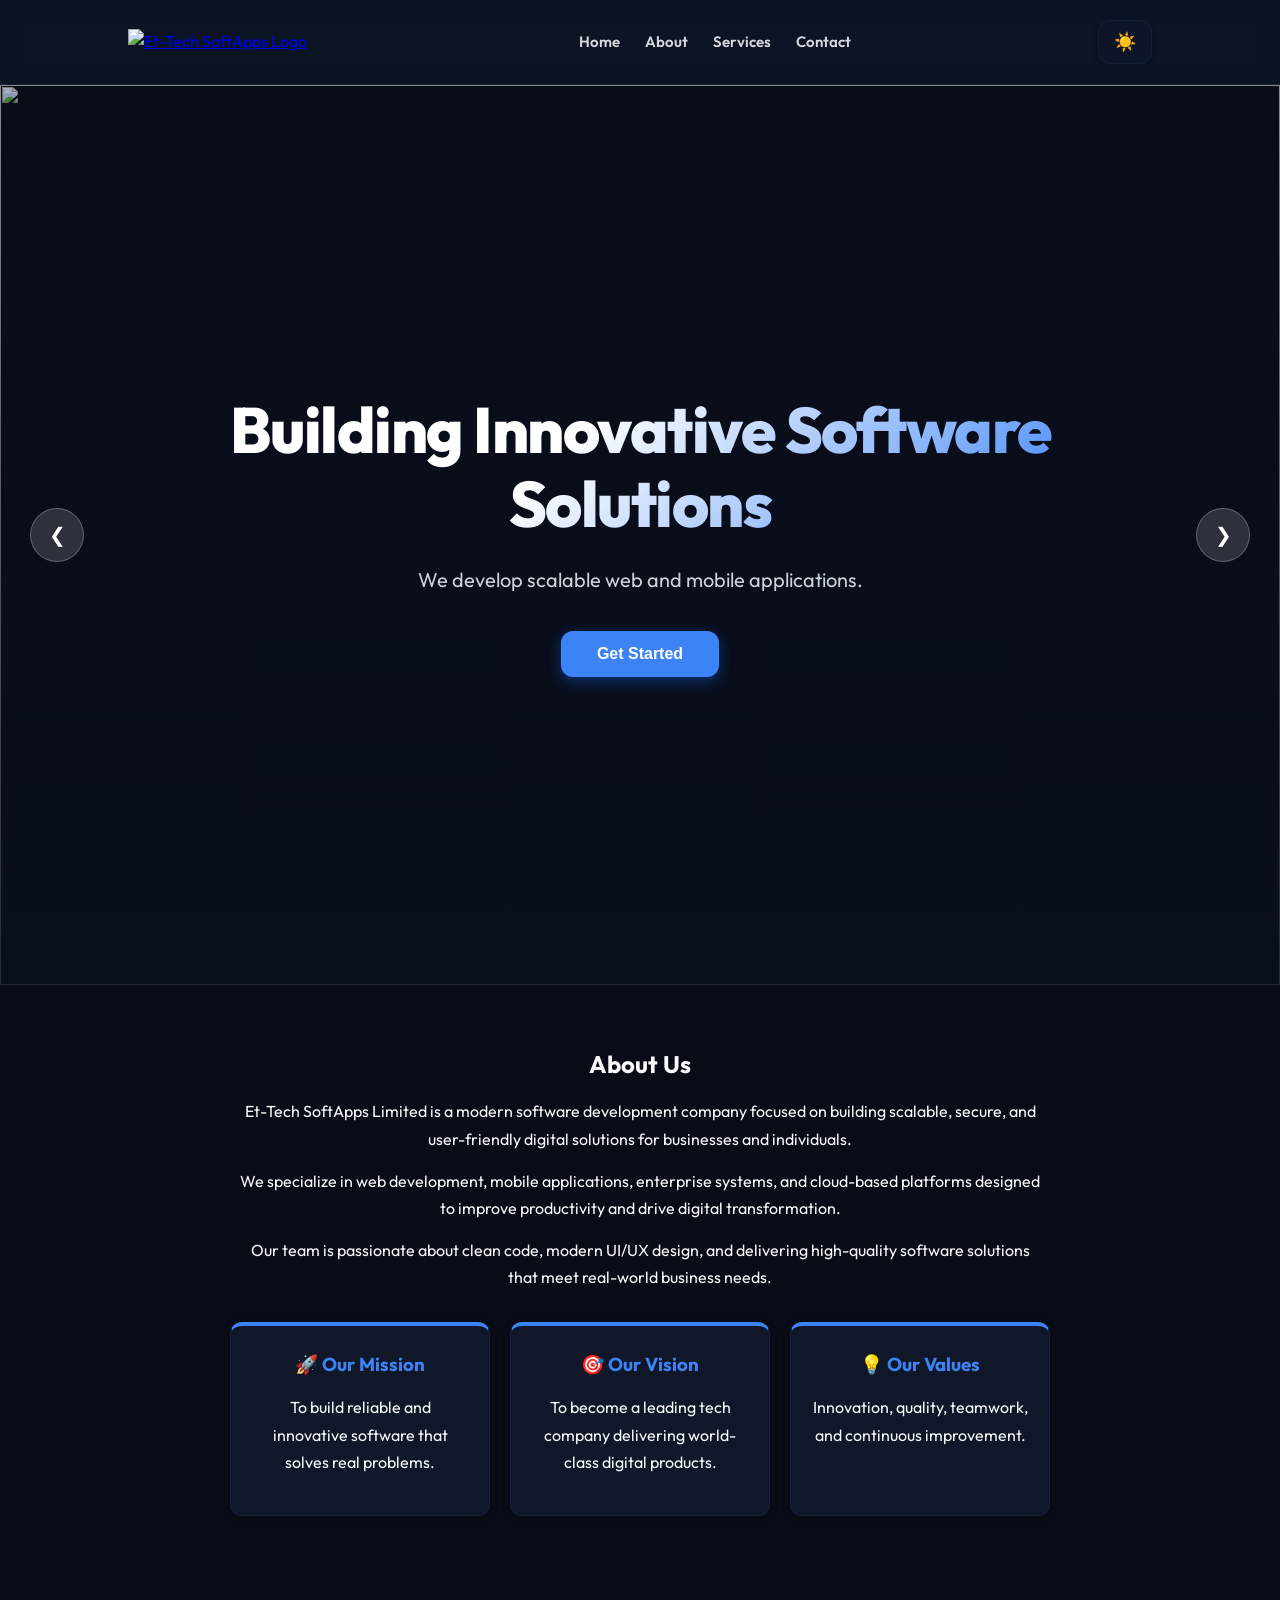
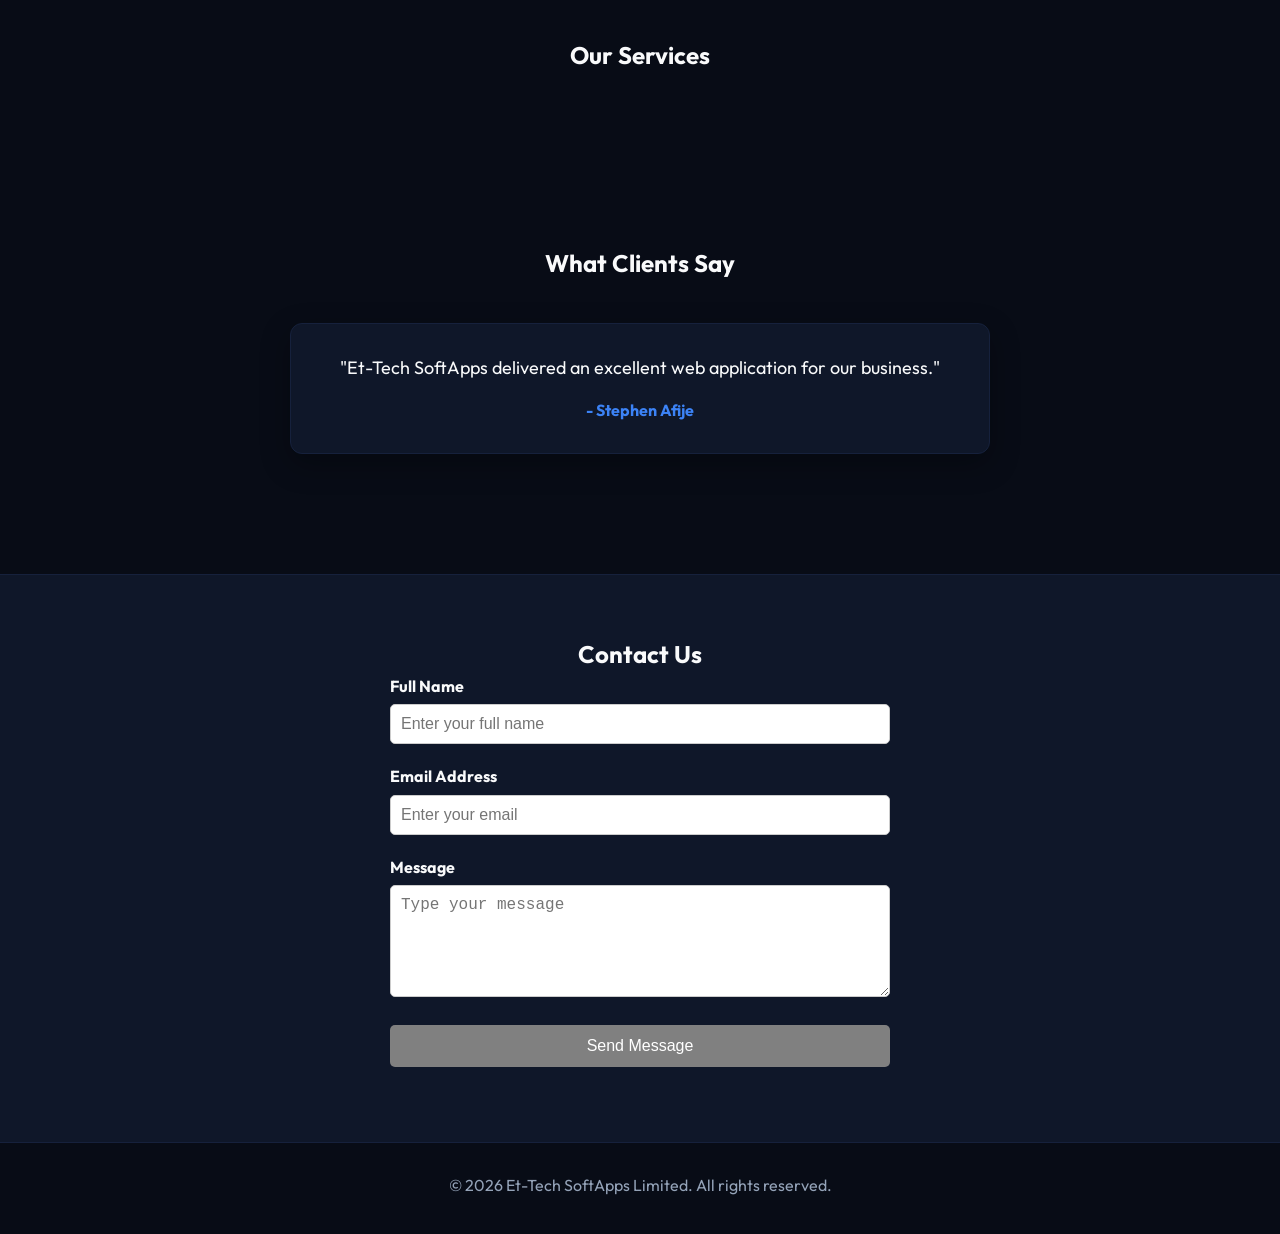
==== index.html @ 482dd87e "Add files via upload" ====
<!DOCTYPE html>
<html lang="en">
<head>
    <meta charset="UTF-8">
    <title>Et-Tech SoftApps Limited</title>
    <meta name="viewport" content="width=device-width, initial-scale=1.0">
    <!-- Google Fonts: Outfit -->
    <link rel="preconnect" href="https://fonts.googleapis.com">
    <link rel="preconnect" href="https://fonts.gstatic.com" crossorigin>
    <link href="https://fonts.googleapis.com/css2?family=Outfit:wght@300;400;500;600;700;800&display=swap" rel="stylesheet">
    <link rel="stylesheet" href="style.css">
    <link rel="icon" type="image/png" href="/week-html/images/favicon.png">
</head>

<body class="dark-mode">

<header>
 <!---NAVIGATION BAR SECTION--->
    <nav class="navbar">
      <div class="logo">
    <a href="#home">
        <img src="/week-html/images/logo.png" alt="Et-Tech SoftApps Logo">
    </a>
</div>
       

        <ul class="nav-links">
            <li><a href="#home">Home</a></li>
            <li><a href="#about">About</a></li>
            <li><a href="#services">Services</a></li>
            <li><a href="#contact">Contact</a></li>
        </ul>
         <button id="themeToggle" class="theme-btn">
    ☀️
</button>
 <!---BURGER MENU SECTION--->
        <div class="burger">
            <div></div>
            <div></div>
            <div></div>
        </div>
    </nav>
</header>
            <!---HERO SECTION--->
<section class="hero reveal" id="home">

    <!-- SLIDER IMAGES -->
    <div class="slide active-slide">
        <img src="https://picsum.photos/1200/600?random=21" alt="">
    </div>

    <div class="slide">
        <img src="https://picsum.photos/1200/600?random=22" alt="">
    </div>

    <div class="slide">
        <img src="https://picsum.photos/1200/600?random=23" alt="">
    </div>

    <!-- HERO CONTENT -->
    <div class="hero-content">
        <h1>Building Innovative Software Solutions</h1>

        <p>
            We develop scalable web and mobile applications.
        </p>

        <button class="hero-btn">
            Get Started
        </button>
    </div>

    <!-- SLIDER BUTTONS -->
    <button id="prevSlide" class="slider-btn prev">
        ❮
    </button>

    <button id="nextSlide" class="slider-btn next">
        ❯
    </button>

</section>
 <!---ABOUT US SECTION--->
<section class="about reveal" id="about">
    <h2>About Us</h2>

    <p>
        Et-Tech SoftApps Limited is a modern software development company focused on building
        scalable, secure, and user-friendly digital solutions for businesses and individuals.
    </p>

    <p>
        We specialize in web development, mobile applications, enterprise systems, and cloud-based platforms
        designed to improve productivity and drive digital transformation.
    </p>

    <p>
        Our team is passionate about clean code, modern UI/UX design, and delivering high-quality
        software solutions that meet real-world business needs.
    </p>

    <div class="about-grid">
        <div class="about-card">
            <h3>🚀 Our Mission</h3>
            <p>To build reliable and innovative software that solves real problems.</p>
        </div>

        <div class="about-card">
            <h3>🎯 Our Vision</h3>
            <p>To become a leading tech company delivering world-class digital products.</p>
        </div>

        <div class="about-card">
            <h3>💡 Our Values</h3>
            <p>Innovation, quality, teamwork, and continuous improvement.</p>
        </div>
    </div>
</section>        <!---SERVICES SECTION--->
<section class="services reveal" id="services">
    <h2>Our Services</h2>

                <!---SERVICE-CARDS SECTION--->
    <div class="service-cards" id="servicesContainer"></div>
</section>

 <!-- TESTIMONIAL SECTION -->
<section class="testimonials reveal" id="testimonials">
    <h2>What Clients Say</h2>

    <div class="testimonial-wrapper">

        <div class="testimonial active">
            <p>"Et-Tech SoftApps delivered an excellent web application for our business."</p>
            <h4>- Stephen Afije</h4>
        </div>

        <div class="testimonial">
            <p>"Very professional team, the mobile app works perfectly."</p>
            <h4>- Nsikan Edet</h4>
        </div>

        <div class="testimonial">
            <p>"Great communication and fast delivery. Highly recommended!"</p>
            <h4>- David Smith</h4>
        </div>

    </div>
</section>

    <!---CONTACT SECTION--->
<section class="contact reveal" id="contact">
    <div class="container">
        <h2>Contact Us</h2>

            <!-------FORM SUBMISSION SECTIONS-------->
        <form id="contactForm">

            <div class="form-group">
                <label for="name">Full Name</label>
                <input type="text" id="name" placeholder="Enter your full name">
                <small class="error" id="nameError"></small>
            </div>

            <div class="form-group">
                <label for="email">Email Address</label>
                <input type="email" id="email" placeholder="Enter your email">
                <small class="error" id="emailError"></small>
            </div>

            <div class="form-group">
                <label for="message">Message</label>
                <textarea id="message" rows="5" placeholder="Type your message"></textarea>
                <small class="error" id="messageError"></small>
            </div>

            <button type="submit" class="submit-btn" disabled>Send Message</button>

            <p id="formSuccess" class="success"></p>

        </form>
    </div>
</section>
         <!---FOOTER SECTION--->
<footer>
    <p>© 2026 Et-Tech SoftApps Limited. All rights reserved.</p>
</footer>
        <!---MODAL SECTION--->
<div id="serviceModal" class="modal">
    <div class="modal-content">
        <span id="closeModal">&times;</span>

        <h2 id="modalTitle"></h2>
        <img id="modalImage" src="" alt="" style="width:100%; max-height:220px; object-fit:cover; border-radius:8px; margin:15px 0;">
        <p id="modalDescription" style="font-weight:600; margin-bottom:10px;"></p>
        <p id="modalDetails" style="margin-bottom:20px; color:hsl(var(--text-secondary));"></p>

        <!-- Dynamic Appointment Booking Form -->
        <div class="booking-section">
            <h3>📅 Book this Service</h3>
            <form id="bookingForm">
                <!-- Service Info / Base Price -->
                <div class="booking-price-badge">
                    <span>Base Investment:</span>
                    <strong id="bookingBasePrice">₦0.00</strong>
                </div>

                <div class="form-grid">
                    <div class="form-group">
                        <label for="bookingName">Your Full Name</label>
                        <input type="text" id="bookingName" required placeholder="Enter your full name">
                    </div>
                    <div class="form-group">
                        <label for="bookingEmail">Your Email</label>
                        <input type="email" id="bookingEmail" required placeholder="name@example.com">
                    </div>
                </div>

                <div class="form-grid">
                    <div class="form-group">
                        <label for="bookingDate">Preferred Date</label>
                        <input type="date" id="bookingDate" required>
                    </div>
                    <div class="form-group">
                        <label for="bookingSlot">Preferred Time Slot</label>
                        <select id="bookingSlot" required>
                            <option value="" disabled selected>Select a time slot</option>
                            <option value="09:00 - 11:00">Morning (09:00 AM - 11:00 AM)</option>
                            <option value="11:00 - 13:00">Midday (11:00 AM - 01:00 PM)</option>
                            <option value="14:00 - 16:00">Afternoon (02:00 PM - 04:00 PM)</option>
                            <option value="16:00 - 18:00">Evening (04:00 PM - 06:00 PM)</option>
                        </select>
                    </div>
                </div>

                <div class="form-group">
                    <label for="bookingNotes">Project Notes & Requirements</label>
                    <textarea id="bookingNotes" rows="3" placeholder="Briefly describe your project requirements or specific details..."></textarea>
                </div>

                <button type="submit" class="submit-btn booking-btn" id="confirmBookingBtn">
                    <span>Confirm & Pay with Paystack</span>
                    <span class="arrow">&rarr;</span>
                </button>
            </form>
        </div>
    </div>
</div>
 <!---link to script file--->
<script src="js/services.js"></script>
<script src="js/posts.js"></script>
<script src="js/main.js"></script>

</body>
</html>
---- style.css ----
/* =========================================
   PREMIUM DESIGN TOKENS (HSL variables)
============================================ */
:root {
    /* Fonts */
    --font-primary: 'Outfit', system-ui, -apple-system, sans-serif;

    /* Light Theme Palette (Sleek Tech Indigo & Emerald Accent) */
    --bg-primary: 210, 20%, 98%;      /* #f4f6f8 */
    --bg-secondary: 0, 0%, 100%;       /* #ffffff */
    --bg-navbar: 220, 90%, 56%, 0.75;  /* Frosted Primary Blue */
    --text-primary: 222, 47%, 11%;     /* Deep Slate Navy */
    --text-secondary: 215, 16%, 47%;   /* Cool Gray */
    --primary: 224, 86%, 53%;          /* Vibrant Indigo/Blue */
    --primary-hover: 224, 86%, 45%;
    --accent: 142, 72%, 49%;           /* Emerald green for Booking/Paystack */
    --accent-hover: 142, 72%, 40%;
    --border-color: 220, 13%, 91%;     /* Soft gray borders */
    
    /* Utility */
    --glass-bg: 255, 255, 255, 0.75;
    --glass-border: 255, 255, 255, 0.4;
    --shadow-sm: 0 2px 8px rgba(0, 0, 0, 0.05);
    --shadow-md: 0 10px 30px rgba(0, 0, 0, 0.08);
    --shadow-lg: 0 20px 40px rgba(0, 0, 0, 0.12);
    --radius: 12px;
    --transition: all 0.3s cubic-bezier(0.4, 0, 0.2, 1);
}

body.dark-mode {
    /* Dark Theme Palette (Deep space theme) */
    --bg-primary: 222, 47%, 6%;        /* Deep Slate Black */
    --bg-secondary: 222, 47%, 11%;     /* Deep Dark Slate Card */
    --bg-navbar: 222, 47%, 11%, 0.75;
    --text-primary: 210, 20%, 98%;      /* Off-White */
    --text-secondary: 215, 20%, 65%;    /* Dimmed Slate Gray */
    --primary: 217, 91%, 60%;           /* Bright Tech Blue */
    --primary-hover: 217, 91%, 70%;
    --accent: 142, 72%, 49%;
    --border-color: 222, 47%, 16%;
    
    --glass-bg: 222, 47%, 11%, 0.75;
    --glass-border: 222, 47%, 20%, 0.5;
    --shadow-sm: 0 2px 8px rgba(0, 0, 0, 0.2);
    --shadow-md: 0 10px 30px rgba(0, 0, 0, 0.3);
    --shadow-lg: 0 20px 40px rgba(0, 0, 0, 0.5);
}

/* ===============================
       GLOBAL RESET & BODY
================================= */
html {
    scroll-behavior: smooth;
}

* {
    margin: 0;
    padding: 0;
    box-sizing: border-box;
}

body {
    font-family: var(--font-primary);
    line-height: 1.6;
    background-color: hsl(var(--bg-primary));
    color: hsl(var(--text-primary));
    transition: var(--transition);
}
 
.container {
    width: 90%;
    max-width: 1200px;
    margin: auto;
}

/* ===============================
         NAVBAR & NAVIGATION
================================= */
.navbar {
    display: flex;
    justify-content: space-between;
    align-items: center;
    padding: 20px 10%;
    background-color: hsla(var(--glass-bg));
    backdrop-filter: blur(12px);
    -webkit-backdrop-filter: blur(12px);
    border-bottom: 1px solid hsla(var(--glass-border));
    position: sticky;
    top: 0;
    z-index: 1000;
    transition: var(--transition);
}

.navbar.navbar-scrolled {
    padding: 12px 10%;
    box-shadow: var(--shadow-md);
}

.logo img {
    height: 80px;
    width: auto;
    object-fit: contain;
    transition: var(--transition);
}

.nav-links {
    display: flex;
    list-style: none;
    align-items: center;
}

.nav-links li {
    margin-left: 25px;
}

.nav-links a {
    color: hsl(var(--text-primary));
    text-decoration: none;
    font-weight: 600;
    font-size: 15px;
    transition: var(--transition);
    opacity: 0.85;
    position: relative;
    padding: 5px 0;
}

.nav-links a:hover {
    opacity: 1;
    color: hsl(var(--primary));
}

.nav-links a.active {
    opacity: 1;
    color: hsl(var(--primary));
}

/* Premium bottom line transition for active page */
.nav-links a::after {
    content: '';
    position: absolute;
    bottom: 0;
    left: 0;
    width: 0;
    height: 2px;
    background-color: hsl(var(--primary));
    transition: var(--transition);
}

.nav-links a.active::after,
.nav-links a:hover::after {
    width: 100%;
}

.burger {
    display: none;
    flex-direction: column;
    cursor: pointer;
}

.burger div {
    width: 25px;
    height: 3px;
    background-color: hsl(var(--text-primary));
    margin: 4px;
    transition: var(--transition);
}

/* ===============================
       HERO SECTION & SLIDER
================================= */
.hero {
    position: relative;
    height: 100vh;
    overflow: hidden;
    color: white;
}

.slide {
    position: absolute;
    width: 100%;
    height: 100%;
    opacity: 0;
    transition: opacity 0.8s cubic-bezier(0.4, 0, 0.2, 1);
}

.slide img {
    width: 100%;
    height: 100%;
    object-fit: cover;
}

.active-slide {
    opacity: 1;
}

/* PREMIUM DARK GRADIENT OVERLAY */
.hero::before {
    content: "";
    position: absolute;
    width: 100%;
    height: 100%;
    background: linear-gradient(180deg, rgba(10, 15, 30, 0.3) 0%, rgba(10, 15, 30, 0.85) 100%);
    z-index: 1;
}

.hero-content {
    position: relative;
    z-index: 2;
    text-align: center;
    top: 50%;
    transform: translateY(-50%);
    padding: 20px;
    max-width: 900px;
    margin: 0 auto;
    animation: fadeUp 1s cubic-bezier(0.4, 0, 0.2, 1);
}

@keyframes fadeUp {
    from {
        opacity: 0;
        transform: translateY(30px);
    }
    to {
        opacity: 1;
        transform: translateY(-50%);
    }
}

/* GLASSMORPHIC SLIDER BUTTONS */
.slider-btn {
    position: absolute;
    top: 50%;
    transform: translateY(-50%);
    z-index: 3;
    background: rgba(255, 255, 255, 0.15);
    border: 1px solid rgba(255, 255, 255, 0.25);
    color: white;
    font-size: 20px;
    width: 54px;
    height: 54px;
    display: flex;
    align-items: center;
    justify-content: center;
    cursor: pointer;
    border-radius: 50%;
    transition: var(--transition);
    backdrop-filter: blur(8px);
    -webkit-backdrop-filter: blur(8px);
}

.prev {
    left: 30px;
}

.next {
    right: 30px;
}

.slider-btn:hover {
    background: hsl(var(--primary));
    border-color: hsl(var(--primary));
    transform: translateY(-50%) scale(1.1);
    box-shadow: 0 0 15px rgba(13, 110, 253, 0.5);
}

.slider-btn:active {
    transform: translateY(-50%) scale(0.95);
}

.hero h1 {
    font-size: 64px;
    margin-bottom: 24px;
    font-weight: 800;
    letter-spacing: -1.5px;
    line-height: 1.15;
    background: linear-gradient(135deg, #ffffff 40%, hsl(var(--primary)) 100%);
    -webkit-background-clip: text;
    -webkit-text-fill-color: transparent;
}

.hero p {
    font-size: 20px;
    margin-bottom: 35px;
    font-weight: 400;
    opacity: 0.9;
    max-width: 600px;
    margin-left: auto;
    margin-right: auto;
    color: #e2e8f0;
}

.hero-btn {
    display: inline-block;
    padding: 14px 36px;
    background: hsl(var(--primary));
    color: white;
    border-radius: var(--radius);
    border: none;
    font-weight: 600;
    font-size: 16px;
    cursor: pointer;
    transition: var(--transition);
    box-shadow: 0 4px 14px rgba(13, 110, 253, 0.4);
}

.hero-btn:hover {
    background: hsl(var(--primary-hover));
    transform: translateY(-2px);
    box-shadow: 0 6px 20px rgba(13, 110, 253, 0.6);
}

.hero-btn:active {
    transform: translateY(0);
}

/* ===============================
      ABOUT SECTION
================================= */
.about {
    padding: 60px 10%;
    text-align: center;
}
/* ===============================
        ABOUT US UPGRADE
================================= */

.about p {
    max-width: 800px;
    margin: 15px auto;
    line-height: 1.7;
    font-size: 16px;
}

.about-grid {
    display: flex;
    gap: 20px;
    justify-content: center;
    flex-wrap: wrap;
    margin-top: 30px;
}

.about-card {
    background: hsl(var(--bg-secondary));
    color: hsl(var(--text-primary));
    border: 1px solid hsl(var(--border-color));
    border-top: 4px solid hsl(var(--primary));
    box-shadow: var(--shadow-sm);
    padding: 24px 20px;
    border-radius: var(--radius);
    width: 260px;
    transition: var(--transition);
}

.about-card:hover {
    transform: translateY(-8px);
    box-shadow: var(--shadow-md);
    border-color: hsl(var(--primary));
}

.about-card h3 {
    margin-bottom: 10px;
    color: hsl(var(--primary));
}

/* ===============================
      SERVICES SECTION
================================= */
.services {
    padding: 60px 10%;
    text-align: center;
}

.service-cards {
    display: flex;
    gap: 20px;
    margin-top: 30px;
    justify-content: center;
    flex-wrap: wrap;
}

.card {
    background-color: hsl(var(--bg-secondary));
    color: hsl(var(--text-primary));
    border: 1px solid hsl(var(--border-color));
    box-shadow: var(--shadow-sm);
    padding: 30px;
    border-radius: var(--radius);
    width: 320px;
    display: flex;
    flex-direction: column;
    transition: var(--transition);
    cursor: pointer;
}

.card:hover {
    transform: translateY(-8px) scale(1.02);
    box-shadow: var(--shadow-lg);
    border-color: hsl(var(--primary));
}

.card-header-icon {
    display: flex;
    justify-content: space-between;
    align-items: center;
    margin-bottom: 25px;
}

.card .icon {
    font-size: 36px;
    margin-bottom: 0; /* Override old margin */
}

.service-tag {
    font-size: 11px;
    font-weight: 700;
    text-transform: uppercase;
    letter-spacing: 1px;
    background-color: hsla(var(--primary), 0.1);
    color: hsl(var(--primary));
    padding: 5px 12px;
    border-radius: 20px;
    transition: var(--transition);
}

.card:hover .service-tag {
    background-color: hsl(var(--primary));
    color: white;
}

.card h3 {
    font-size: 22px;
    font-weight: 700;
    margin-bottom: 12px;
    letter-spacing: -0.5px;
}

.card p {
    font-size: 15px;
    color: hsl(var(--text-secondary));
    margin-bottom: 30px;
    line-height: 1.5;
}

.card-action {
    display: flex;
    align-items: center;
    justify-content: space-between;
    font-weight: 600;
    font-size: 14px;
    color: hsl(var(--primary));
    transition: var(--transition);
    margin-top: auto; /* Push action to bottom */
}

.card-action .arrow {
    transition: transform 0.3s cubic-bezier(0.4, 0, 0.2, 1);
}

.card:hover .card-action .arrow {
    transform: translateX(6px);
}
/* ===============================
         CONTACT
================================= */
.contact {
    padding: 60px 10%;
    text-align: center;
    background-color: hsl(var(--bg-secondary));
    border-top: 1px solid hsl(var(--border-color));
    transition: var(--transition);
}

/* ===============================
        FOOTER
================================= */
footer {
    text-align: center;
    padding: 30px;
    background-color: hsl(var(--bg-primary));
    color: hsl(var(--text-secondary));
    border-top: 1px solid hsl(var(--border-color));
    transition: var(--transition);
}

/* ===============================
       RESPONSIVE
================================= */
@media (max-width: 768px) {

    .nav-links {
        display: none;
        flex-direction: column;
        width: 100%;
        margin-top: 15px;
    }

    .nav-links.nav-active {
        display: flex;
    }

    .burger {
        display: flex;
    }

    .hero {
    height: 80vh;
}

.hero h1 {
    font-size: 34px;
}

.hero p {
    font-size: 16px;
}

.slider-btn {
    font-size: 20px;
    padding: 8px 14px;
}

.hero-content {
    padding: 10px;
}
}
/* ===============================
       FORM STYLING
================================= */

form {
    max-width: 500px;
    margin: auto;
    text-align: left;
}

.form-group {
    margin-bottom: 20px;
}

label {
    display: block;
    margin-bottom: 5px;
    font-weight: bold;
}

input,
textarea {
    width: 100%;
    padding: 10px;
    border: 1px solid #ccc;
    border-radius: 5px;
    font-size: 16px;
}

input:focus,
textarea:focus {
    outline: none;
    border-color: #0d6efd;
}

.submit-btn {
    width: 100%;
    padding: 12px;
    background-color: #0d6efd;
    color: white;
    border: none;
    border-radius: 5px;
    font-size: 16px;
    cursor: pointer;
}

.submit-btn:hover {
    background-color: #0b5ed7;
}

/* Error messages */
.error {
    color: red;
    font-size: 13px;
}

/* Success message */
.success {
    color: green;
    margin-top: 15px;
    text-align: center;
}
/* INPUT STATES */
input.error,
textarea.error {
    border: 2px solid red;
}

input.success,
textarea.success {
    border: 2px solid green;
}
/* DISABLED BUTTON STYLE */
.submit-btn:disabled {
    background-color: gray;
    cursor: not-allowed;
}
/* ---- LOADING VISUAL IMPROVEMENT--- */
.submit-btn.loading {
    opacity: 0.6;
}

/* ===== SERVICE CARD ICON STYLE ===== */
.icon {
    font-size: 40px;
    margin-bottom: 10px;
}
/* ===============================
       MODAL STYLES
================================= */
.modal {
    display: none;
    opacity: 0;
    transition: opacity 0.3s ease;

    position: fixed;
    z-index: 2000;
    left: 0;
    top: 0;
    width: 100%;
    height: 100%;
    background-color: rgba(0,0,0,0.6);
}
/* ==ACTIVE MODAL CLASS FADE IN SMOOTHLY== */
.modal.show {
    display: block;
    opacity: 1;
}
/* --------------------------------- */

.modal-content {
    background: white;
    margin: 10% auto;
    padding: 30px;
    width: 80%;
    max-width: 500px;
    border-radius: 12px;
    text-align: center;
    animation: slideDown 0.3s ease;
}

#closeModal {
    float: right;
    font-size: 24px;
    cursor: pointer;
}
/* ==SLIDE DOWN ANIMATION FOR MODAL== */
@keyframes slideDown {
    from {
        transform: translateY(-50px);
        opacity: 0;
    }
    to {
        transform: translateY(0);
        opacity: 1;
    }
}

@keyframes spin {
    0% { transform: rotate(0deg); }
    100% { transform: rotate(360deg); }
}

/* ===  SMOOTH FADE FOR POSTS  ====== */
.post {
    animation: fadeIn 0.5s ease;
}

@keyframes fadeIn {
    from {
        opacity: 0;
        transform: translateY(10px);
    }
    to {
        opacity: 1;
        transform: translateY(0);
    }
}


/* ===============================
       ACTIVE SERVICE CARD
================================= */
.active-card {
    border: 3px solid hsl(var(--accent));
    transform: scale(1.05);
}
/* ===============================
       THEME TOGGLE BUTTON
================================= */
.theme-btn {
    background-color: hsla(var(--glass-bg));
    border: 1px solid hsla(var(--glass-border));
    color: hsl(var(--text-primary));
    padding: 10px 15px;
    border-radius: var(--radius);
    cursor: pointer;
    font-size: 18px;
    transition: var(--transition);
    box-shadow: var(--shadow-sm);
}

.theme-btn:hover {
    background-color: hsl(var(--primary));
    color: white;
    transform: scale(1.05);
}

/* ===============================
      TESTIMONIAL SLIDER
================================= */
.testimonials {
    padding: 80px 10%;
    text-align: center;
    background-color: hsl(var(--bg-primary));
    transition: var(--transition);
}

.testimonial-wrapper {
    position: relative;
    max-width: 700px;
    margin: 40px auto;
}

.testimonial {
    display: none;
    background-color: hsl(var(--bg-secondary));
    color: hsl(var(--text-primary));
    border: 1px solid hsl(var(--border-color));
    padding: 30px;
    border-radius: var(--radius);
    box-shadow: var(--shadow-md);
    transition: var(--transition);
}

.testimonial.active {
    display: block;
    animation: fadeSlide 0.6s ease;
}

.testimonial p {
    font-size: 18px;
    margin-bottom: 15px;
    color: hsl(var(--text-primary));
}

.testimonial h4 {
    color: hsl(var(--primary));
}

/* ANIMATION */
@keyframes fadeSlide {
    from {
        opacity: 0;
        transform: translateX(40px);
    }
    to {
        opacity: 1;
        transform: translateX(0);
    }
}
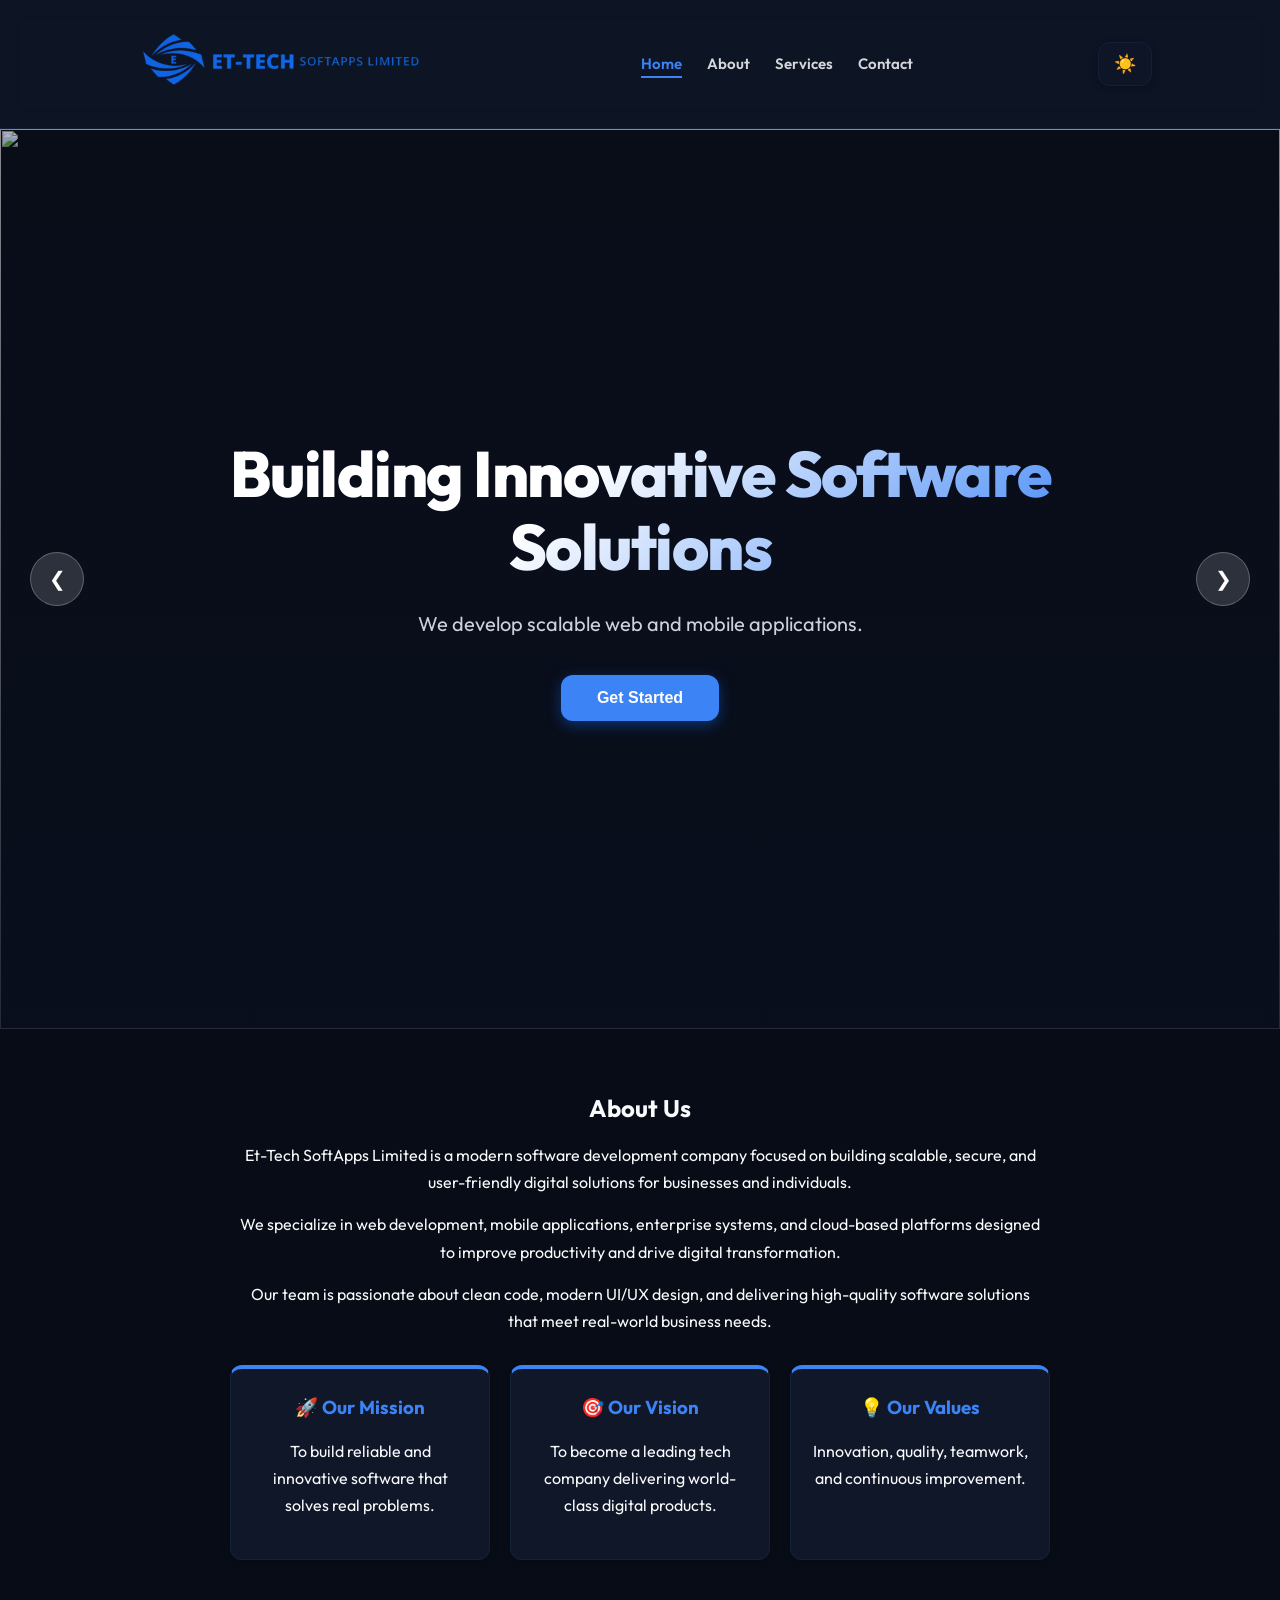
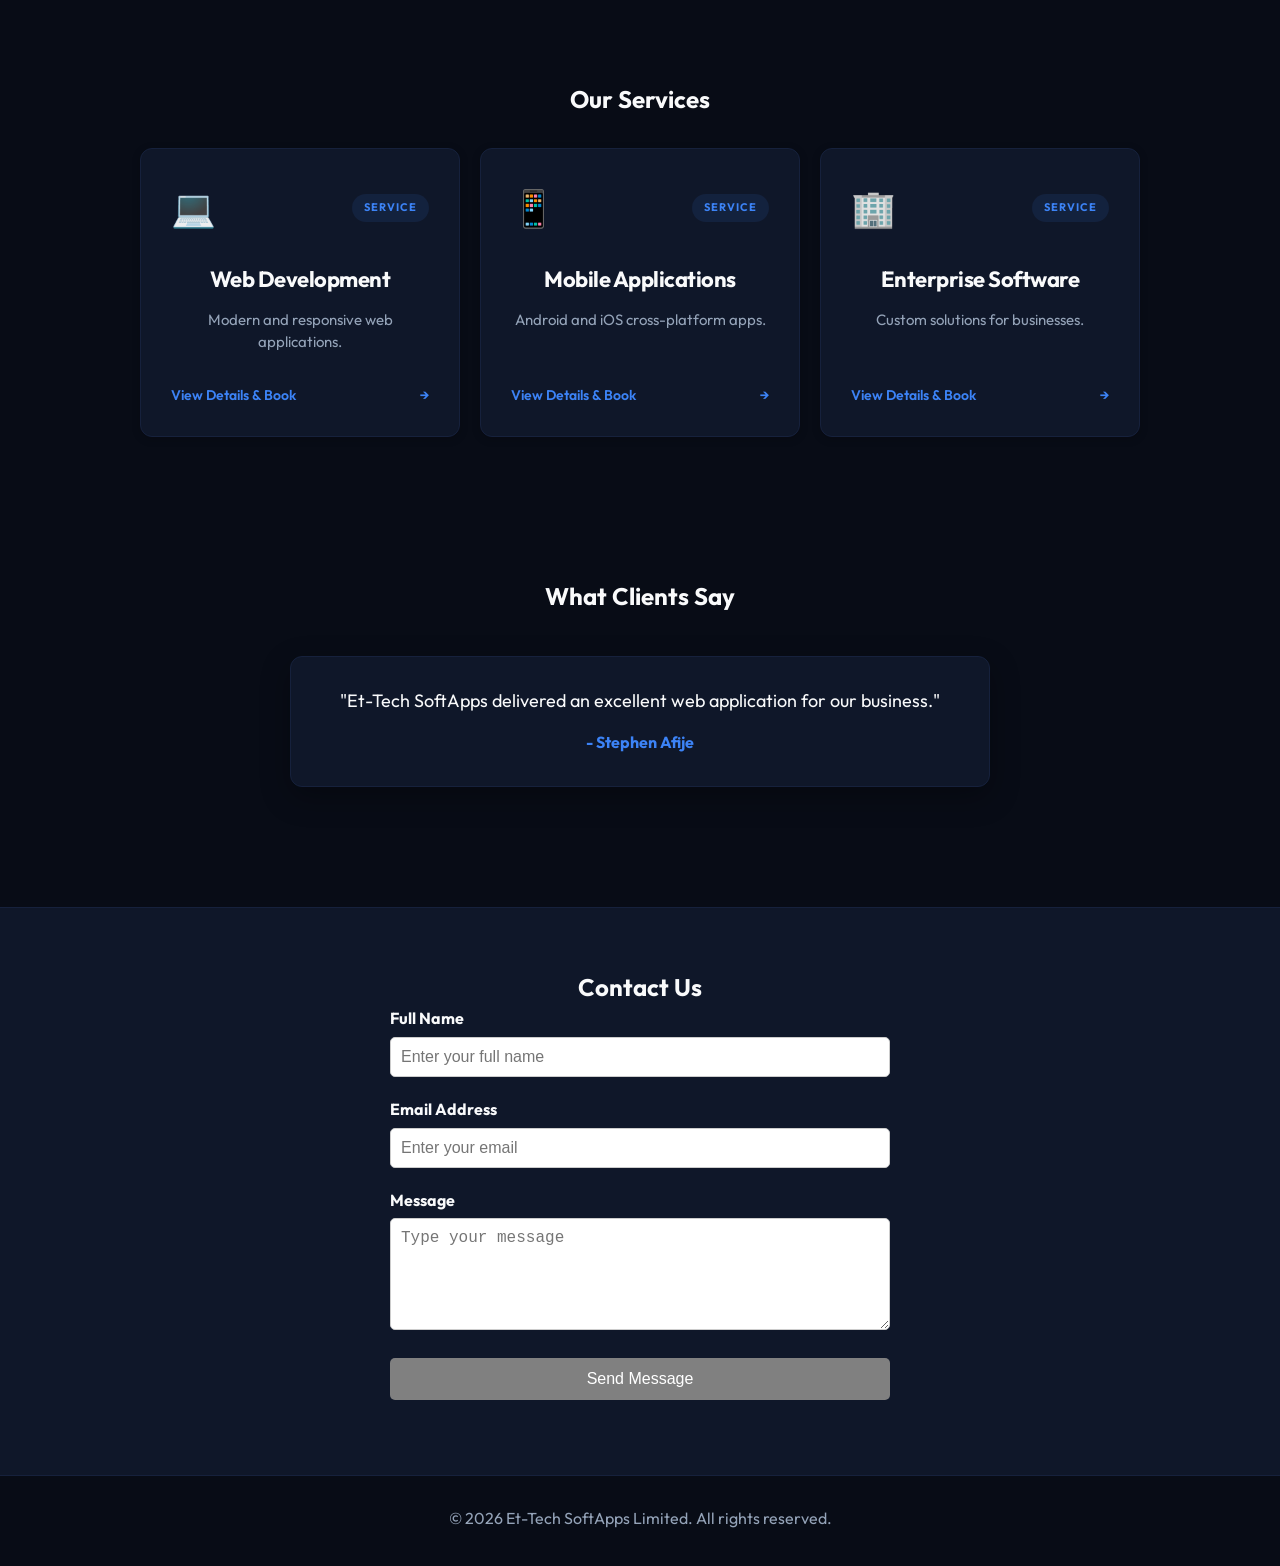
==== commit cc38e539: "update index.html" ====
--- a/index.html
+++ b/index.html
@@ -9,7 +9,7 @@
     <link rel="preconnect" href="https://fonts.gstatic.com" crossorigin>
     <link href="https://fonts.googleapis.com/css2?family=Outfit:wght@300;400;500;600;700;800&display=swap" rel="stylesheet">
     <link rel="stylesheet" href="style.css">
-    <link rel="icon" type="image/png" href="/week-html/images/favicon.png">
+    <link rel="icon" type="image/png" href="/images/favicon.png">
 </head>
 
 <body class="dark-mode">
@@ -19,7 +19,7 @@
     <nav class="navbar">
       <div class="logo">
     <a href="#home">
-        <img src="/week-html/images/logo.png" alt="Et-Tech SoftApps Logo">
+        <img src="/images/logo.png" alt="Et-Tech SoftApps Logo">
     </a>
 </div>
        
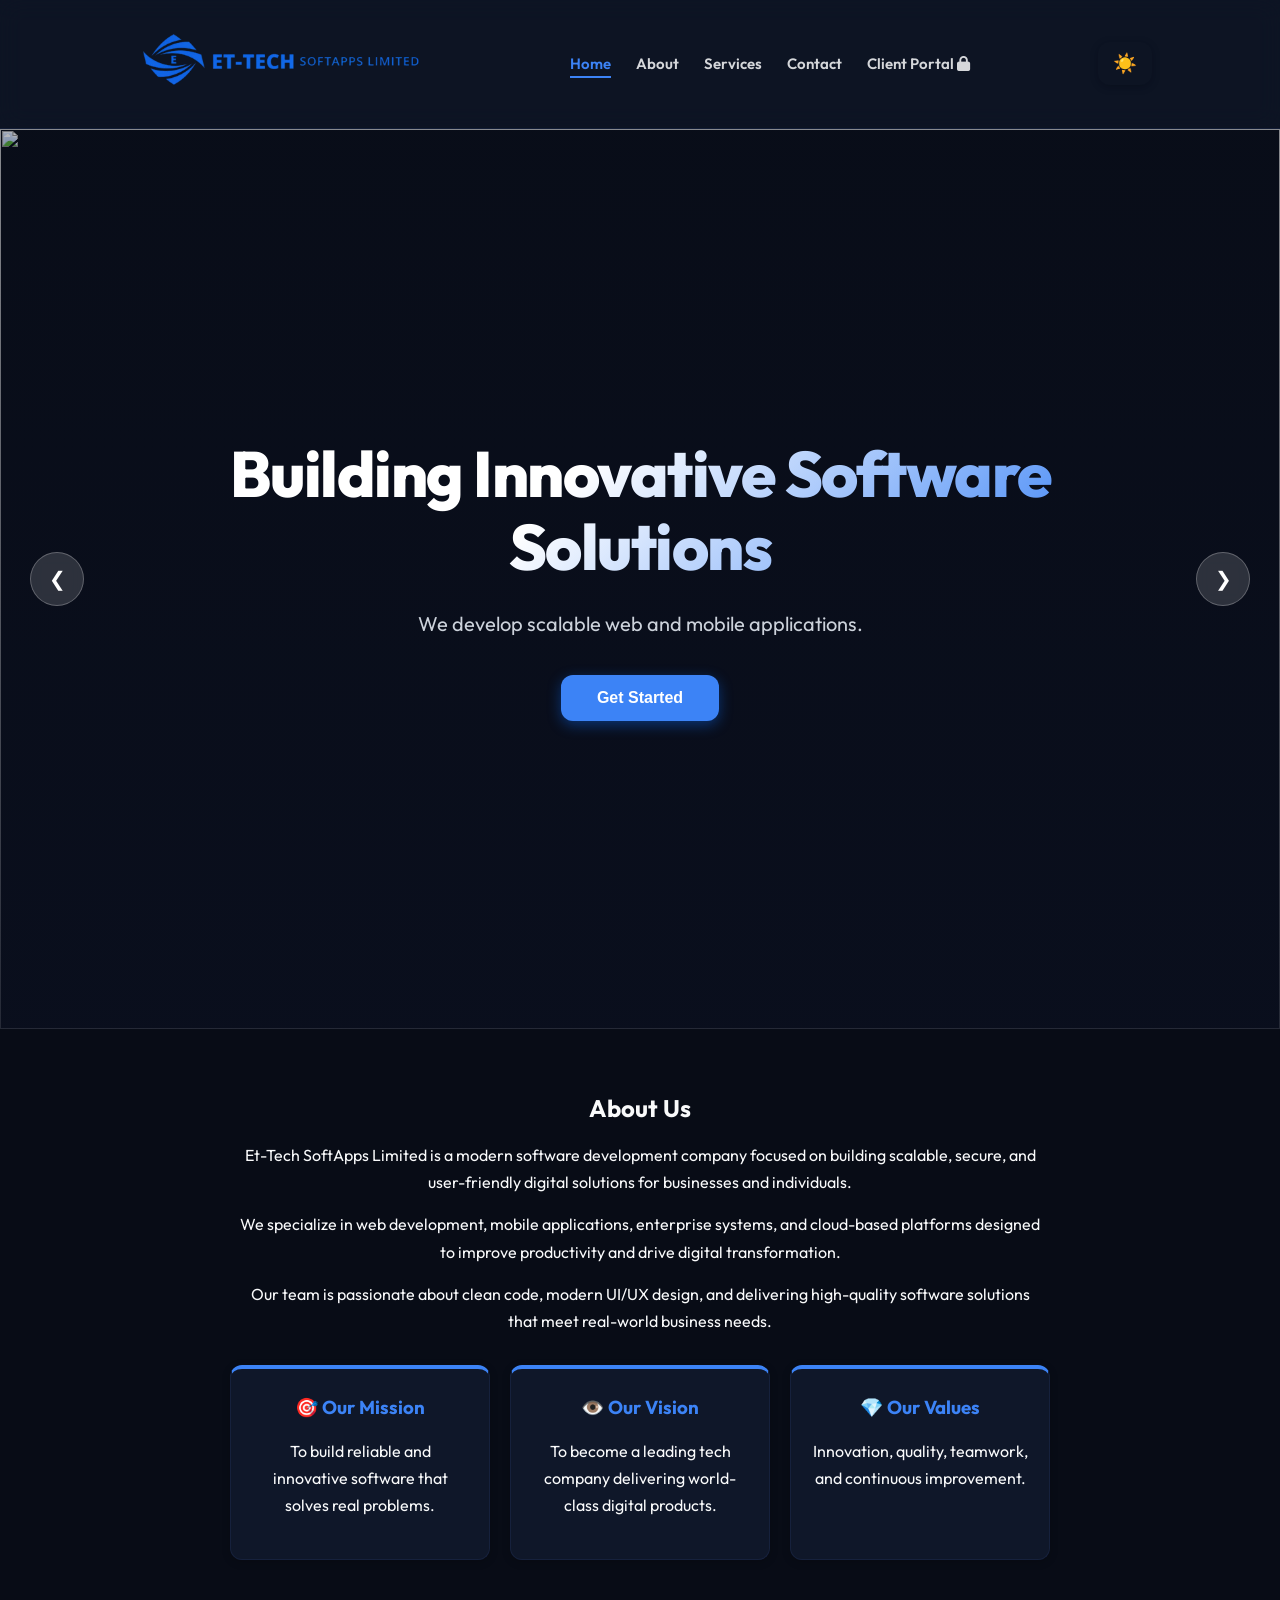
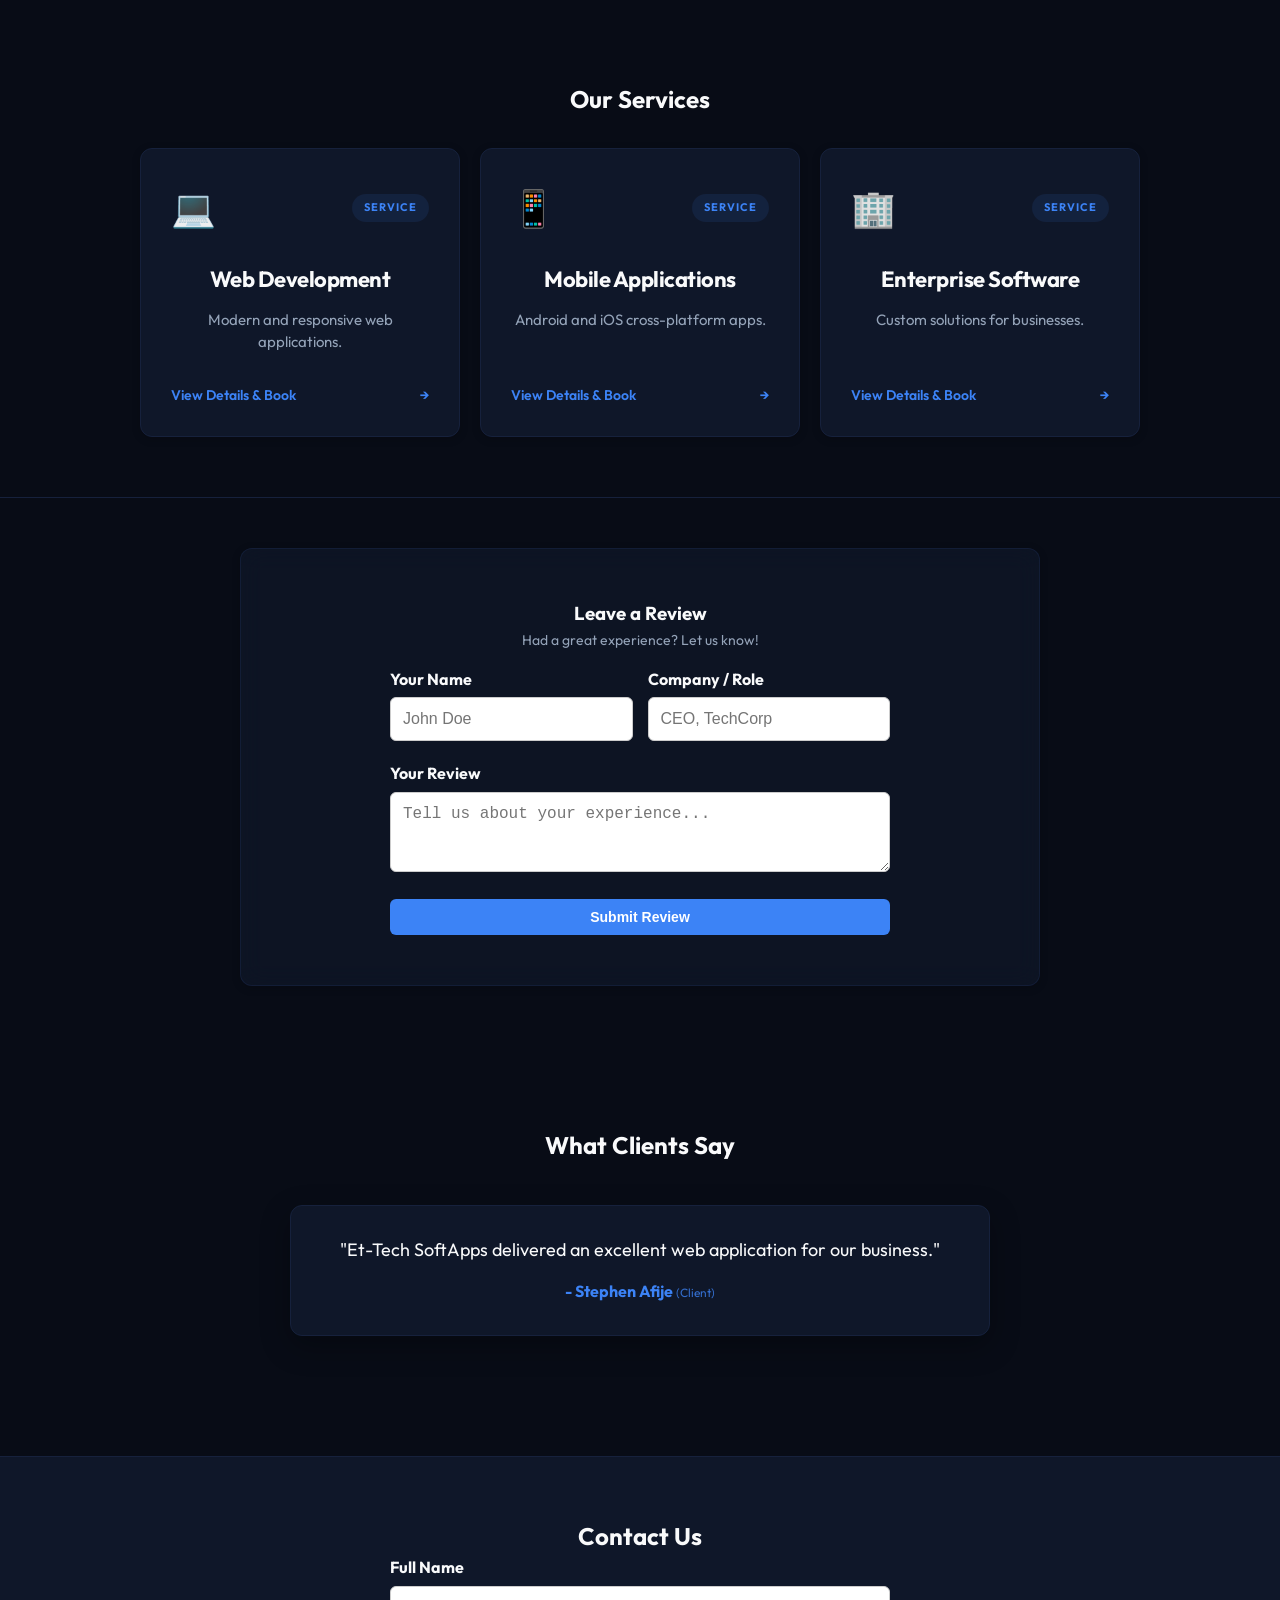
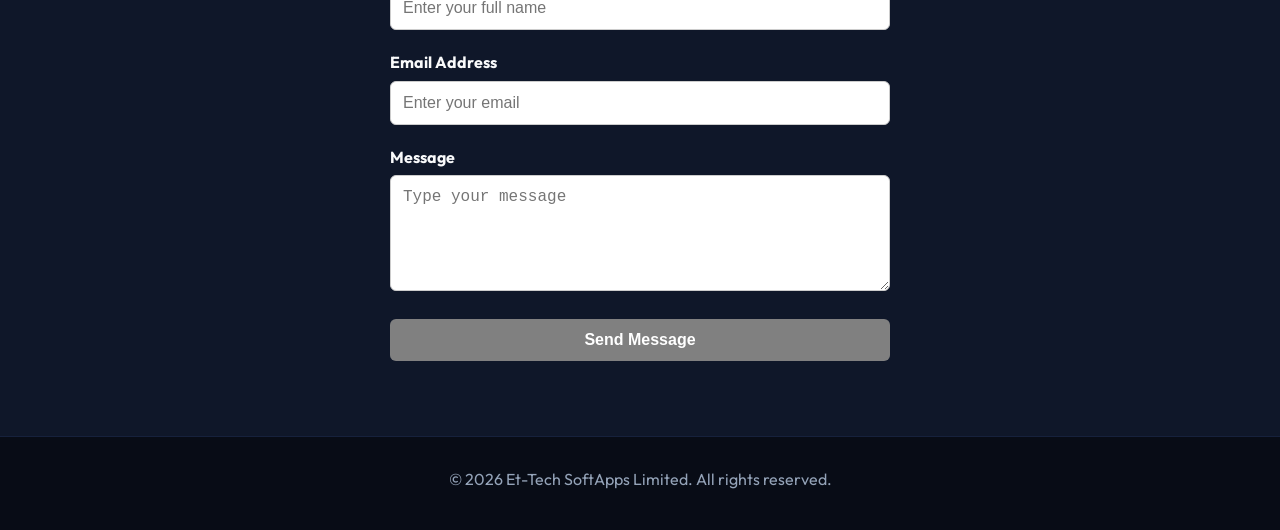
==== commit fe12683c: "Web Final with DB This is the update and final deploy with db" ====
--- a/index.html
+++ b/index.html
@@ -2,98 +2,108 @@
 <html lang="en">
 <head>
     <meta charset="UTF-8">
-    <title>Et-Tech SoftApps Limited</title>
+    <title>Et-Tech SoftApps Limited - Enterprise Solutions</title>
     <meta name="viewport" content="width=device-width, initial-scale=1.0">
-    <!-- Google Fonts: Outfit -->
+    <link rel="manifest" href="manifest.json">
+    <meta name="theme-color" content="#2057ee">
+    <link rel="apple-touch-icon" href="images/favicon.png">
+    <meta name="description" content="Et-Tech SoftApps Limited provides cutting-edge enterprise software, web development, and cloud solutions. Book a consultation today.">
+    <link rel="canonical" href="https://ettescode.com/">
+    
+    <!-- Open Graph / Facebook -->
+    <meta property="og:type" content="website">
+    <meta property="og:url" content="https://ettescode.com/">
+    <meta property="og:title" content="Et-Tech SoftApps Limited">
+    <meta property="og:description" content="Providing cutting-edge enterprise software and web solutions.">
+    <meta property="og:image" content="https://ettescode.com/images/og-image.jpg">
+
+    <!-- Twitter -->
+    <meta property="twitter:card" content="summary_large_image">
+    <meta property="twitter:url" content="https://ettescode.com/">
+    <meta property="twitter:title" content="Et-Tech SoftApps Limited">
+    <meta property="twitter:description" content="Providing cutting-edge enterprise software and web solutions.">
+    <meta property="twitter:image" content="https://ettescode.com/images/og-image.jpg">
+
+    <!-- Preloads & Fonts -->
     <link rel="preconnect" href="https://fonts.googleapis.com">
     <link rel="preconnect" href="https://fonts.gstatic.com" crossorigin>
+    <link rel="preload" href="https://fonts.googleapis.com/css2?family=Outfit:wght@300;400;500;600;700;800&display=swap" as="style">
     <link href="https://fonts.googleapis.com/css2?family=Outfit:wght@300;400;500;600;700;800&display=swap" rel="stylesheet">
-    <link rel="stylesheet" href="style.css">
-    <link rel="icon" type="image/png" href="/images/favicon.png">
+    <link rel="preload" href="style.min.css" as="style">
+    <link rel="stylesheet" href="style.min.css">
+    
+    <link rel="icon" type="image/png" href="images/favicon.png">
+    
+    <!-- Font Awesome (Preloaded) -->
+    <link rel="preload" href="https://cdnjs.cloudflare.com/ajax/libs/font-awesome/6.4.0/css/all.min.css" as="style">
+    <link rel="stylesheet" href="https://cdnjs.cloudflare.com/ajax/libs/font-awesome/6.4.0/css/all.min.css" media="print" onload="this.media='all'">
 </head>
 
 <body class="dark-mode">
 
 <header>
- <!---NAVIGATION BAR SECTION--->
+    <!---NAVIGATION BAR SECTION--->
     <nav class="navbar">
-      <div class="logo">
-    <a href="#home">
-        <img src="/images/logo.png" alt="Et-Tech SoftApps Logo">
-    </a>
-</div>
-       
-
+        <div class="logo">
+            <a href="#home">
+                <img src="images/logo.png" alt="Et-Tech SoftApps Logo">
+            </a>
+        </div>
         <ul class="nav-links">
             <li><a href="#home">Home</a></li>
             <li><a href="#about">About</a></li>
             <li><a href="#services">Services</a></li>
             <li><a href="#contact">Contact</a></li>
+            <li id="navAuthLink"><a href="javascript:void(0)" onclick="openClientAuthModal()">Client Portal <i class="fas fa-lock"></i></a></li>
         </ul>
-         <button id="themeToggle" class="theme-btn">
-    ☀️
-</button>
- <!---BURGER MENU SECTION--->
-        <div class="burger">
+        <button id="themeToggle" class="theme-btn" aria-label="Toggle Theme" style="background: none; border: none; color: hsl(var(--text-primary)); font-size: 1.2rem; cursor: pointer; margin-left: 15px;">
+            <i class="fas fa-moon" aria-hidden="true"></i>
+        </button>
+        <!---BURGER MENU SECTION--->
+        <div class="burger" role="button" tabindex="0" aria-label="Open Navigation Menu">
             <div></div>
             <div></div>
             <div></div>
         </div>
     </nav>
 </header>
-            <!---HERO SECTION--->
+
+<!---HERO SECTION--->
 <section class="hero reveal" id="home">
-
     <!-- SLIDER IMAGES -->
     <div class="slide active-slide">
-        <img src="https://picsum.photos/1200/600?random=21" alt="">
-    </div>
-
+        <img src="https://picsum.photos/1200/600?random=21" alt="" loading="lazy">
+    </div>
     <div class="slide">
-        <img src="https://picsum.photos/1200/600?random=22" alt="">
-    </div>
-
+        <img src="https://picsum.photos/1200/600?random=22" alt="" loading="lazy">
+    </div>
     <div class="slide">
-        <img src="https://picsum.photos/1200/600?random=23" alt="">
+        <img src="https://picsum.photos/1200/600?random=23" alt="" loading="lazy">
     </div>
 
     <!-- HERO CONTENT -->
     <div class="hero-content">
         <h1>Building Innovative Software Solutions</h1>
-
-        <p>
-            We develop scalable web and mobile applications.
-        </p>
-
-        <button class="hero-btn">
-            Get Started
-        </button>
+        <p>We develop scalable web and mobile applications.</p>
+        <button class="hero-btn">Get Started</button>
     </div>
 
     <!-- SLIDER BUTTONS -->
-    <button id="prevSlide" class="slider-btn prev">
-        ❮
-    </button>
-
-    <button id="nextSlide" class="slider-btn next">
-        ❯
-    </button>
-
-</section>
- <!---ABOUT US SECTION--->
+    <button id="prevSlide" class="slider-btn prev">❮</button>
+    <button id="nextSlide" class="slider-btn next">❯</button>
+</section>
+
+<!---ABOUT US SECTION--->
 <section class="about reveal" id="about">
     <h2>About Us</h2>
-
     <p>
         Et-Tech SoftApps Limited is a modern software development company focused on building
         scalable, secure, and user-friendly digital solutions for businesses and individuals.
     </p>
-
     <p>
         We specialize in web development, mobile applications, enterprise systems, and cloud-based platforms
         designed to improve productivity and drive digital transformation.
     </p>
-
     <p>
         Our team is passionate about clean code, modern UI/UX design, and delivering high-quality
         software solutions that meet real-world business needs.
@@ -101,91 +111,110 @@
 
     <div class="about-grid">
         <div class="about-card">
-            <h3>🚀 Our Mission</h3>
+            <h3>🎯 Our Mission</h3>
             <p>To build reliable and innovative software that solves real problems.</p>
         </div>
-
         <div class="about-card">
-            <h3>🎯 Our Vision</h3>
+            <h3>👁️ Our Vision</h3>
             <p>To become a leading tech company delivering world-class digital products.</p>
         </div>
-
         <div class="about-card">
-            <h3>💡 Our Values</h3>
+            <h3>💎 Our Values</h3>
             <p>Innovation, quality, teamwork, and continuous improvement.</p>
         </div>
     </div>
-</section>        <!---SERVICES SECTION--->
+</section>        
+
+<!---SERVICES SECTION--->
 <section class="services reveal" id="services">
     <h2>Our Services</h2>
-
-                <!---SERVICE-CARDS SECTION--->
+    <!---SERVICE-CARDS SECTION--->
     <div class="service-cards" id="servicesContainer"></div>
 </section>
 
- <!-- TESTIMONIAL SECTION -->
+<!-- ===================================== -->
+<!-- CLIENT PORTAL SECTION (DAY 8) -->
+<!-- ============================<!-- Public Review Submission -->
+<section class="client-portal reveal" id="clientPortal" style="padding-top: 50px;">
+    <div class="portal-container">
+        <div class="review-section glass-panel" style="padding: 20px; border-radius: 12px; max-width: 600px; margin: 0 auto;">
+            <h3 style="text-align:center;">Leave a Review</h3>
+            <p style="text-align:center; font-size: 14px; margin-bottom: 15px; color: hsl(var(--text-secondary));">Had a great experience? Let us know!</p>
+            <form id="reviewForm">
+                <div class="form-grid">
+                    <div class="form-group">
+                        <label for="reviewerName">Your Name</label>
+                        <input type="text" id="reviewerName" required placeholder="John Doe">
+                    </div>
+                    <div class="form-group">
+                        <label for="reviewerRole">Company / Role</label>
+                        <input type="text" id="reviewerRole" placeholder="CEO, TechCorp">
+                    </div>
+                </div>
+                <div class="form-group">
+                    <label for="reviewMessage">Your Review</label>
+                    <textarea id="reviewMessage" rows="3" required placeholder="Tell us about your experience..."></textarea>
+                </div>
+                <button type="submit" class="submit-btn" style="padding: 10px 20px; font-size: 14px; width: 100%;">Submit Review</button>
+            </form>
+        </div>
+    </div>
+</section></div>
+</section>
+
+<!-- TESTIMONIAL SECTION -->
 <section class="testimonials reveal" id="testimonials">
     <h2>What Clients Say</h2>
-
-    <div class="testimonial-wrapper">
-
+    <div class="testimonial-wrapper" id="testimonialWrapper">
         <div class="testimonial active">
             <p>"Et-Tech SoftApps delivered an excellent web application for our business."</p>
             <h4>- Stephen Afije</h4>
         </div>
-
         <div class="testimonial">
             <p>"Very professional team, the mobile app works perfectly."</p>
             <h4>- Nsikan Edet</h4>
         </div>
-
         <div class="testimonial">
             <p>"Great communication and fast delivery. Highly recommended!"</p>
             <h4>- David Smith</h4>
         </div>
-
-    </div>
-</section>
-
-    <!---CONTACT SECTION--->
+    </div>
+</section>
+
+<!---CONTACT SECTION--->
 <section class="contact reveal" id="contact">
     <div class="container">
         <h2>Contact Us</h2>
-
-            <!-------FORM SUBMISSION SECTIONS-------->
+        <!-------FORM SUBMISSION SECTIONS-------->
         <form id="contactForm">
-
             <div class="form-group">
                 <label for="name">Full Name</label>
                 <input type="text" id="name" placeholder="Enter your full name">
                 <small class="error" id="nameError"></small>
             </div>
-
             <div class="form-group">
                 <label for="email">Email Address</label>
                 <input type="email" id="email" placeholder="Enter your email">
                 <small class="error" id="emailError"></small>
             </div>
-
             <div class="form-group">
                 <label for="message">Message</label>
                 <textarea id="message" rows="5" placeholder="Type your message"></textarea>
                 <small class="error" id="messageError"></small>
             </div>
-
             <button type="submit" class="submit-btn" disabled>Send Message</button>
-
             <p id="formSuccess" class="success"></p>
-
         </form>
     </div>
 </section>
-         <!---FOOTER SECTION--->
+
+<!---FOOTER SECTION--->
 <footer>
     <p>© 2026 Et-Tech SoftApps Limited. All rights reserved.</p>
 </footer>
-        <!---MODAL SECTION--->
-<div id="serviceModal" class="modal">
+
+<!---MODAL SECTION--->
+<div id="serviceModal" class="modal" role="dialog" aria-modal="true" aria-label="Service Details Modal">
     <div class="modal-content">
         <span id="closeModal">&times;</span>
 
@@ -245,10 +274,93 @@
         </div>
     </div>
 </div>
- <!---link to script file--->
-<script src="js/services.js"></script>
-<script src="js/posts.js"></script>
-<script src="js/main.js"></script>
-
+<!-- CLIENT AUTH MODAL (Week 9) -->
+<div id="clientAuthModal" class="modal" role="dialog" aria-modal="true" aria-label="Client Authentication Modal" style="display: none;">
+    <div class="modal-content" style="max-width: 400px; text-align: center;">
+        <span class="close-btn" onclick="document.getElementById('clientAuthModal').style.display='none'">&times;</span>
+        
+        <div id="authTabs" style="display: flex; margin-bottom: 20px; border-bottom: 1px solid var(--border-color);">
+            <button id="tabLogin" style="flex: 1; padding: 10px; background: none; border: none; border-bottom: 2px solid var(--brand-blue); color: var(--text-primary); cursor: pointer;" onclick="toggleAuthTab('login')">Login</button>
+            <button id="tabRegister" style="flex: 1; padding: 10px; background: none; border: none; color: var(--text-secondary); cursor: pointer;" onclick="toggleAuthTab('register')">Register</button>
+        </div>
+
+        <!-- Login Form -->
+        <form id="clientLoginForm">
+            <h3 style="margin-bottom: 15px;">Welcome Back</h3>
+            <input type="email" id="loginEmail" placeholder="Email Address" required style="width: 100%; padding: 10px; margin-bottom: 15px; border-radius: 6px;">
+            <input type="password" id="loginPassword" placeholder="Password" required style="width: 100%; padding: 10px; margin-bottom: 15px; border-radius: 6px;">
+            <button type="submit" class="btn primary" style="width: 100%;">Login</button>
+        </form>
+
+        <!-- Register Form -->
+        <form id="clientRegisterForm" style="display: none;">
+            <h3 style="margin-bottom: 15px;">Create an Account</h3>
+            <input type="text" id="registerName" placeholder="Full Name" required style="width: 100%; padding: 10px; margin-bottom: 15px; border-radius: 6px;">
+            <input type="email" id="registerEmail" placeholder="Email Address" required style="width: 100%; padding: 10px; margin-bottom: 15px; border-radius: 6px;">
+            <input type="password" id="registerPassword" placeholder="Password" required style="width: 100%; padding: 10px; margin-bottom: 15px; border-radius: 6px;">
+            <button type="submit" class="btn primary" style="width: 100%;">Register</button>
+        </form>
+    </div>
+</div>
+
+<!-- TOAST NOTIFICATION CONTAINER (DAY 7) -->
+<div id="toastContainer" class="toast-container"></div>
+
+<!-- INVOICE TEMPLATE (Hidden) -->
+<div id="invoiceTemplate" style="display: none; background: white; color: black; padding: 40px; font-family: 'Outfit', sans-serif; width: 800px;">
+    <div style="display: flex; justify-content: space-between; align-items: center; border-bottom: 2px solid #eee; padding-bottom: 20px; margin-bottom: 30px;">
+        <div>
+            <h1 style="color: #1a56db; margin: 0;">ET-TECH SOFTAPPS</h1>
+            <p style="margin: 5px 0 0; color: #666;">Software Development Agency</p>
+        </div>
+        <div style="text-align: right;">
+            <h2 style="margin: 0; color: #333;">INVOICE</h2>
+            <p style="margin: 5px 0 0; font-weight: bold;" id="invNumber">#INV-000</p>
+        </div>
+    </div>
+    
+    <div style="display: flex; justify-content: space-between; margin-bottom: 40px;">
+        <div>
+            <h4 style="color: #666; margin-bottom: 10px;">Billed To:</h4>
+            <p style="margin: 0; font-weight: bold; font-size: 1.1rem;" id="invName">Client Name</p>
+            <p style="margin: 5px 0 0; color: #555;" id="invEmail">client@example.com</p>
+        </div>
+        <div style="text-align: right;">
+            <p style="margin: 0;"><strong>Date:</strong> <span id="invDate">2026-07-20</span></p>
+            <p style="margin: 5px 0 0;"><strong>Status:</strong> <span style="color: #059669; font-weight: bold;">PAID</span></p>
+        </div>
+    </div>
+    
+    <table style="width: 100%; border-collapse: collapse; margin-bottom: 40px;">
+        <thead>
+            <tr style="background-color: #f8fafc; border-bottom: 2px solid #e2e8f0;">
+                <th style="padding: 12px; text-align: left; color: #475569;">Description</th>
+                <th style="padding: 12px; text-align: right; color: #475569;">Amount</th>
+            </tr>
+        </thead>
+        <tbody>
+            <tr style="border-bottom: 1px solid #e2e8f0;">
+                <td style="padding: 15px 12px;" id="invService">Web Development Service</td>
+                <td style="padding: 15px 12px; text-align: right; font-weight: bold;" id="invAmount">₦0.00</td>
+            </tr>
+        </tbody>
+    </table>
+    
+    <div style="text-align: right; margin-top: 50px;">
+        <h3 style="margin: 0; color: #333;">Total Paid: <span style="color: #1a56db;" id="invTotal">₦0.00</span></h3>
+        <p style="margin-top: 10px; color: #666; font-style: italic;">Thank you for your business!</p>
+    </div>
+</div>
+
+<!---link to script file--->
+<!-- html2pdf SDK -->
+<script src="https://cdnjs.cloudflare.com/ajax/libs/html2pdf.js/0.10.1/html2pdf.bundle.min.js" defer></script>
+<!-- Paystack Inline SDK (sandbox) -->
+<script src="https://js.paystack.co/v1/inline.js" defer></script>
+<script src="js/payment.js?v=2" defer></script>
+<script src="js/theme.js?v=2" defer></script>
+<script src="js/services.js?v=2" defer></script>
+<script src="js/posts.js?v=2" defer></script>
+<script src="js/main.js?v=2" defer></script>
 </body>
 </html>
--- a/style.min.css
+++ b/style.min.css
@@ -0,0 +1 @@
+:root{--font-primary:'Outfit',system-ui,-apple-system,sans-serif;--bg-primary:210,20%,98%;--bg-main:210,20%,98%;--bg-secondary:0,0%,100%;--bg-card:0,0%,100%;--bg-navbar:220,90%,56%,0.75;--text-primary:222,47%,11%;--text-secondary:215,16%,47%;--primary:224,86%,53%;--primary-hover:224,86%,45%;--accent:142,72%,49%;--accent-hover:142,72%,40%;--border-color:220,13%,91%;--glass-bg:255,255,255,0.75;--glass-border:255,255,255,0.4;--shadow-sm:0 2px 8px rgba(0,0,0,0.05);--shadow-md:0 10px 30px rgba(0,0,0,0.08);--shadow-lg:0 20px 40px rgba(0,0,0,0.12);--radius:12px;--transition:all 0.3s cubic-bezier(0.4,0,0.2,1);}body.dark-mode{--bg-primary:222,47%,6%;--bg-main:222,47%,6%;--bg-secondary:222,47%,11%;--bg-card:222,47%,11%;--bg-navbar:222,47%,11%,0.75;--text-primary:210,20%,98%;--text-secondary:215,20%,65%;--primary:217,91%,60%;--primary-hover:217,91%,70%;--accent:142,72%,49%;--border-color:222,47%,16%;--glass-bg:222,47%,11%,0.75;--glass-border:222,47%,20%,0.5;--shadow-sm:0 2px 8px rgba(0,0,0,0.2);--shadow-md:0 10px 30px rgba(0,0,0,0.3);--shadow-lg:0 20px 40px rgba(0,0,0,0.5);}html{scroll-behavior:smooth;}*{margin:0;padding:0;box-sizing:border-box;}body{font-family:var(--font-primary);line-height:1.6;background-color:hsl(var(--bg-primary));color:hsl(var(--text-primary));transition:var(--transition);}.container{width:90%;max-width:1200px;margin:auto;}.navbar{display:flex;justify-content:space-between;align-items:center;padding:20px 10%;background-color:hsla(var(--glass-bg));backdrop-filter:blur(12px);-webkit-backdrop-filter:blur(12px);border-bottom:1px solid hsla(var(--glass-border));position:sticky;top:0;z-index:1000;transition:var(--transition);}.navbar.navbar-scrolled{padding:12px 10%;box-shadow:var(--shadow-md);}.logo img{height:80px;width:auto;object-fit:contain;transition:var(--transition);}.nav-links{display:flex;list-style:none;align-items:center;}.nav-links li{margin-left:25px;}.nav-links a{color:hsl(var(--text-primary));text-decoration:none;font-weight:600;font-size:15px;transition:var(--transition);opacity:0.85;position:relative;padding:5px 0;}.nav-links a:hover{opacity:1;color:hsl(var(--primary));}.nav-links a.active{opacity:1;color:hsl(var(--primary));}.nav-links a::after{content:'';position:absolute;bottom:0;left:0;width:0;height:2px;background-color:hsl(var(--primary));transition:var(--transition);}.nav-links a.active::after,.nav-links a:hover::after{width:100%;}.burger{display:none;flex-direction:column;cursor:pointer;}.burger div{width:25px;height:3px;background-color:hsl(var(--text-primary));margin:4px;transition:var(--transition);}.hero{position:relative;height:100vh;overflow:hidden;color:white;}.slide{position:absolute;width:100%;height:100%;opacity:0;transition:opacity 0.8s cubic-bezier(0.4,0,0.2,1);}.slide img{width:100%;height:100%;object-fit:cover;}.active-slide{opacity:1;}.hero::before{content:"";position:absolute;width:100%;height:100%;background:linear-gradient(180deg,rgba(10,15,30,0.3) 0%,rgba(10,15,30,0.85) 100%);z-index:1;}.hero-content{position:relative;z-index:2;text-align:center;top:50%;transform:translateY(-50%);padding:20px;max-width:900px;margin:0 auto;animation:fadeUp 1s cubic-bezier(0.4,0,0.2,1);}@keyframes fadeUp{from{opacity:0;transform:translateY(30px);}to{opacity:1;transform:translateY(-50%);}}.slider-btn{position:absolute;top:50%;transform:translateY(-50%);z-index:3;background:rgba(255,255,255,0.15);border:1px solid rgba(255,255,255,0.25);color:white;font-size:20px;width:54px;height:54px;display:flex;align-items:center;justify-content:center;cursor:pointer;border-radius:50%;transition:var(--transition);backdrop-filter:blur(8px);-webkit-backdrop-filter:blur(8px);}.prev{left:30px;}.next{right:30px;}.slider-btn:hover{background:hsl(var(--primary));border-color:hsl(var(--primary));transform:translateY(-50%) scale(1.1);box-shadow:0 0 15px rgba(13,110,253,0.5);}.slider-btn:active{transform:translateY(-50%) scale(0.95);}.hero h1{font-size:64px;margin-bottom:24px;font-weight:800;letter-spacing:-1.5px;line-height:1.15;background:linear-gradient(135deg,#ffffff 40%,hsl(var(--primary)) 100%);-webkit-background-clip:text;-webkit-text-fill-color:transparent;}.hero p{font-size:20px;margin-bottom:35px;font-weight:400;opacity:0.9;max-width:600px;margin-left:auto;margin-right:auto;color:#e2e8f0;}.hero-btn{display:inline-block;padding:14px 36px;background:hsl(var(--primary));color:white;border-radius:var(--radius);border:none;font-weight:600;font-size:16px;cursor:pointer;transition:var(--transition);box-shadow:0 4px 14px rgba(13,110,253,0.4);}.hero-btn:hover{background:hsl(var(--primary-hover));transform:translateY(-2px);box-shadow:0 6px 20px rgba(13,110,253,0.6);}.hero-btn:active{transform:translateY(0);}.about{padding:60px 10%;text-align:center;}.about p{max-width:800px;margin:15px auto;line-height:1.7;font-size:16px;}.about-grid{display:flex;gap:20px;justify-content:center;flex-wrap:wrap;margin-top:30px;}.about-card{background:hsl(var(--bg-secondary));color:hsl(var(--text-primary));border:1px solid hsl(var(--border-color));border-top:4px solid hsl(var(--primary));box-shadow:var(--shadow-sm);padding:24px 20px;border-radius:var(--radius);width:260px;transition:var(--transition);}.about-card:hover{transform:translateY(-8px);box-shadow:var(--shadow-md);border-color:hsl(var(--primary));}.about-card h3{margin-bottom:10px;color:hsl(var(--primary));}.services{padding:60px 10%;text-align:center;}.service-cards{display:flex;gap:20px;margin-top:30px;justify-content:center;flex-wrap:wrap;}.card{background-color:hsl(var(--bg-secondary));color:hsl(var(--text-primary));border:1px solid hsl(var(--border-color));box-shadow:var(--shadow-sm);padding:30px;border-radius:var(--radius);width:320px;display:flex;flex-direction:column;transition:var(--transition);cursor:pointer;}.card:hover{transform:translateY(-8px) scale(1.02);box-shadow:var(--shadow-lg);border-color:hsl(var(--primary));}.card-header-icon{display:flex;justify-content:space-between;align-items:center;margin-bottom:25px;}.card .icon{font-size:36px;margin-bottom:0;}.service-tag{font-size:11px;font-weight:700;text-transform:uppercase;letter-spacing:1px;background-color:hsla(var(--primary),0.1);color:hsl(var(--primary));padding:5px 12px;border-radius:20px;transition:var(--transition);}.card:hover .service-tag{background-color:hsl(var(--primary));color:white;}.card h3{font-size:22px;font-weight:700;margin-bottom:12px;letter-spacing:-0.5px;}.card p{font-size:15px;color:hsl(var(--text-secondary));margin-bottom:30px;line-height:1.5;}.card-action{display:flex;align-items:center;justify-content:space-between;font-weight:600;font-size:14px;color:hsl(var(--primary));transition:var(--transition);margin-top:auto;}.card-action .arrow{transition:transform 0.3s cubic-bezier(0.4,0,0.2,1);}.card:hover .card-action .arrow{transform:translateX(6px);}.contact{padding:60px 10%;text-align:center;background-color:hsl(var(--bg-secondary));border-top:1px solid hsl(var(--border-color));transition:var(--transition);}footer{text-align:center;padding:30px;background-color:hsl(var(--bg-primary));color:hsl(var(--text-secondary));border-top:1px solid hsl(var(--border-color));transition:var(--transition);}@media (max-width:768px){.nav-links{display:none;flex-direction:column;width:100%;margin-top:15px;}.nav-links.nav-active{display:flex;}.burger{display:flex;}.hero{height:80vh;}.hero h1{font-size:34px;}.hero p{font-size:16px;}.slider-btn{font-size:20px;padding:8px 14px;}.hero-content{padding:10px;}}form{max-width:500px;margin:auto;text-align:left;}.form-group{margin-bottom:20px;}label{display:block;margin-bottom:5px;font-weight:bold;}input,textarea{width:100%;padding:12px;border:1px solid #ccc;border-radius:6px;font-size:16px;transition:box-shadow 0.3s ease,border-color 0.3s ease;}input:focus,textarea:focus{outline:none;border-color:hsl(var(--primary));box-shadow:0 0 0 3px hsla(var(--primary),0.3);}.submit-btn{width:100%;padding:12px;background-color:hsl(var(--primary));color:white;border:none;border-radius:6px;font-size:16px;font-weight:600;cursor:pointer;transition:transform 0.2s ease,box-shadow 0.2s ease,background-color 0.2s ease;}.submit-btn:hover{background-color:hsl(220,80%,40%);transform:translateY(-2px);box-shadow:0 4px 12px hsla(var(--primary),0.4);}.submit-btn:active{transform:translateY(0);box-shadow:0 2px 6px hsla(var(--primary),0.4);}.error{color:red;font-size:13px;}.success{color:green;margin-top:15px;text-align:center;}input.error,textarea.error{border:2px solid red;}input.success,textarea.success{border:2px solid green;}.submit-btn:disabled{background-color:gray;cursor:not-allowed;}.submit-btn.loading{opacity:0.6;}.icon{font-size:40px;margin-bottom:10px;}.modal{display:none;opacity:0;transition:opacity 0.3s ease;position:fixed;z-index:2000;left:0;top:0;width:100%;height:100%;background-color:rgba(0,0,0,0.6);}.modal.show{display:block;opacity:1;}.modal-content{background:hsl(var(--bg-secondary));color:hsl(var(--text-primary));margin:5% auto;padding:30px;width:80%;max-width:500px;border-radius:var(--radius);text-align:left;animation:slideDown 0.3s ease;max-height:90vh;overflow-y:auto;border:1px solid hsl(var(--border-color));}#closeModal{float:right;font-size:24px;cursor:pointer;}@keyframes slideDown{from{transform:translateY(-50px);opacity:0;}to{transform:translateY(0);opacity:1;}}@keyframes spin{0%{transform:rotate(0deg);}100%{transform:rotate(360deg);}}.post{animation:fadeIn 0.5s ease;}@keyframes fadeIn{from{opacity:0;transform:translateY(10px);}to{opacity:1;transform:translateY(0);}}.active-card{border:3px solid hsl(var(--accent));transform:scale(1.05);}.theme-btn{background-color:hsla(var(--glass-bg));border:1px solid hsla(var(--glass-border));color:hsl(var(--text-primary));padding:10px 15px;border-radius:var(--radius);cursor:pointer;font-size:18px;transition:var(--transition);box-shadow:var(--shadow-sm);}.theme-btn:hover{background-color:hsl(var(--primary));color:white;transform:scale(1.05);}.testimonials{padding:80px 10%;text-align:center;background-color:hsl(var(--bg-primary));transition:var(--transition);}.testimonial-wrapper{position:relative;max-width:700px;margin:40px auto;}.testimonial{display:none;background-color:hsl(var(--bg-secondary));color:hsl(var(--text-primary));border:1px solid hsl(var(--border-color));padding:30px;border-radius:var(--radius);box-shadow:var(--shadow-md);transition:var(--transition);}.testimonial.active{display:block;animation:fadeSlide 0.6s ease;}.testimonial p{font-size:18px;margin-bottom:15px;color:hsl(var(--text-primary));}.testimonial h4{color:hsl(var(--primary));}@keyframes fadeSlide{from{opacity:0;transform:translateX(40px);}to{opacity:1;transform:translateX(0);}}.booking-section{margin-top:25px;padding-top:20px;border-top:1px solid hsl(var(--border-color));}.booking-section h3{color:hsl(var(--primary));margin-bottom:15px;}.booking-price-badge{background-color:hsla(var(--primary),0.1);color:hsl(var(--primary));padding:15px;border-radius:var(--radius);display:flex;justify-content:space-between;align-items:center;margin-bottom:20px;border:1px solid hsla(var(--primary),0.2);}.booking-price-badge strong{font-size:20px;}.form-grid{display:grid;grid-template-columns:1fr 1fr;gap:15px;}@media (max-width:600px){.form-grid{grid-template-columns:1fr;}}.booking-section input,.booking-section select,.booking-section textarea{background-color:hsl(var(--bg-primary));color:hsl(var(--text-primary));border:1px solid hsl(var(--border-color));border-radius:8px;padding:12px;font-family:var(--font-primary);transition:var(--transition);}.booking-section input::placeholder,.booking-section textarea::placeholder{color:hsl(var(--text-secondary));}.booking-section input:focus,.booking-section select:focus,.booking-section textarea:focus{outline:none;border-color:hsl(var(--primary));box-shadow:0 0 0 3px hsla(var(--primary),0.2);}.booking-section select option{background-color:hsl(var(--bg-secondary));color:hsl(var(--text-primary));}.booking-btn{background-color:hsl(var(--accent));display:flex;justify-content:space-between;align-items:center;font-weight:600;margin-top:10px;transition:var(--transition);border:none;color:white;padding:14px 20px;border-radius:var(--radius);cursor:pointer;width:100%;}.booking-btn:hover{background-color:hsl(var(--accent-hover));transform:translateY(-2px);box-shadow:0 5px 15px hsla(var(--accent),0.4);}.booking-btn .arrow{transition:transform 0.3s ease;}.booking-btn:hover .arrow{transform:translateX(5px);}.toast-container{position:fixed;bottom:30px;right:30px;z-index:9999;display:flex;flex-direction:column;gap:15px;}.toast{background-color:hsl(var(--bg-secondary));color:hsl(var(--text-primary));padding:16px 24px;border-radius:var(--radius);box-shadow:var(--shadow-lg);display:flex;align-items:center;gap:12px;border-left:5px solid hsl(var(--primary));animation:slideInRight 0.4s cubic-bezier(0.4,0,0.2,1);transition:opacity 0.4s ease;min-width:300px;}.toast.success{border-left-color:hsl(var(--accent));}.toast.error{border-left-color:#dc3545;}@keyframes slideInRight{from{transform:translateX(100%);opacity:0;}to{transform:translateX(0);opacity:1;}}.client-portal{padding:60px 10%;text-align:center;background-color:hsl(var(--bg-primary));border-top:1px solid hsl(var(--border-color));}.client-portal p{color:hsl(var(--text-secondary));margin-bottom:30px;}.portal-container{background:hsla(var(--glass-bg));backdrop-filter:blur(12px);-webkit-backdrop-filter:blur(12px);border:1px solid hsla(var(--glass-border));border-radius:var(--radius);padding:30px;max-width:800px;margin:0 auto;box-shadow:var(--shadow-sm);text-align:left;}.portal-header{display:flex;justify-content:space-between;align-items:center;margin-bottom:25px;padding-bottom:15px;border-bottom:1px solid hsl(var(--border-color));}.portal-header h3{font-size:20px;color:hsl(var(--text-primary));}.refresh-btn{background:transparent;border:1px solid hsl(var(--border-color));color:hsl(var(--text-secondary));padding:6px 12px;border-radius:6px;cursor:pointer;font-size:13px;transition:var(--transition);}.refresh-btn:hover{background:hsl(var(--bg-secondary));color:hsl(var(--primary));border-color:hsl(var(--primary));}.bookings-list{display:flex;flex-direction:column;gap:15px;}.empty-state{text-align:center;padding:40px 20px;color:hsl(var(--text-secondary));font-style:italic;background-color:hsl(var(--bg-secondary));border-radius:8px;border:1px dashed hsl(var(--border-color));}.booking-item{background-color:hsl(var(--bg-secondary));border-radius:10px;padding:20px;border-left:4px solid hsl(var(--primary));display:flex;justify-content:space-between;align-items:center;box-shadow:var(--shadow-sm);transition:var(--transition);}.booking-item:hover{transform:translateX(5px);box-shadow:var(--shadow-md);}.booking-details h4{color:hsl(var(--text-primary));margin-bottom:5px;font-size:18px;}.booking-details p{color:hsl(var(--text-secondary));margin:0;font-size:14px;}.status-badge{padding:6px 14px;border-radius:20px;font-size:12px;font-weight:700;text-transform:uppercase;letter-spacing:0.5px;}.status-badge.pending{background-color:hsla(var(--primary),0.1);color:hsl(var(--primary));}.status-badge.paid{background-color:hsla(var(--accent),0.1);color:hsl(var(--accent));}@media (max-width:600px){.booking-item{flex-direction:column;align-items:flex-start;gap:15px;}}.admin-body{display:flex;min-height:100vh;background-color:hsl(var(--bg-main));color:hsl(var(--text-primary));font-family:'Inter',sans-serif;margin:0;overflow-x:hidden;flex-direction:column;}.admin-sidebar{width:260px;background:hsla(var(--bg-card),0.7);backdrop-filter:blur(15px);border-right:1px solid hsla(var(--text-primary),0.1);display:flex;flex-direction:column;z-index:100;}.sidebar-header{padding:25px 20px;border-bottom:1px solid hsla(var(--text-primary),0.1);}.sidebar-header h2{font-size:22px;font-weight:700;color:hsl(var(--text-primary));margin:0;}.sidebar-header h2 span{color:hsl(var(--primary));}.sidebar-menu{list-style:none;padding:20px 0;margin:0;flex:1;}.sidebar-menu li{margin-bottom:5px;}.sidebar-menu a{display:flex;align-items:center;padding:12px 25px;color:hsl(var(--text-secondary));text-decoration:none;font-weight:500;transition:var(--transition);}.sidebar-menu a i{margin-right:15px;width:20px;text-align:center;font-size:18px;}.sidebar-menu a:hover,.sidebar-menu li.active a{background:hsla(var(--primary),0.1);color:hsl(var(--primary));border-right:4px solid hsl(var(--primary));}.sidebar-footer{padding:20px;border-top:1px solid hsla(var(--text-primary),0.1);}.logout-btn{width:100%;padding:12px;background:transparent;border:1px solid hsla(var(--text-primary),0.2);color:hsl(var(--text-primary));border-radius:8px;cursor:pointer;font-weight:600;transition:var(--transition);display:flex;align-items:center;justify-content:center;gap:10px;}.logout-btn:hover{background:hsla(var(--primary),0.1);color:hsl(var(--primary));border-color:hsl(var(--primary));}.admin-main{flex:1;display:flex;flex-direction:column;}.admin-header{height:70px;background:hsla(var(--bg-card),0.5);backdrop-filter:blur(10px);border-bottom:1px solid hsla(var(--text-primary),0.1);display:flex;align-items:center;justify-content:space-between;padding:0 30px;}.header-search{display:flex;align-items:center;background:hsla(var(--bg-main),0.8);border-radius:20px;padding:8px 15px;border:1px solid hsla(var(--text-primary),0.1);}.header-search input{border:none;background:transparent;color:hsl(var(--text-primary));padding-left:10px;outline:none;}.header-profile{display:flex;align-items:center;gap:15px;}.admin-name{font-weight:600;}.profile-avatar{width:40px;height:40px;border-radius:50%;background:hsl(var(--primary));color:#fff;display:flex;align-items:center;justify-content:center;font-weight:700;}.admin-content{padding:30px;flex:1;overflow-y:auto;}.page-title{font-size:28px;font-weight:700;margin-bottom:25px;}.metrics-grid{display:grid;grid-template-columns:repeat(auto-fit,minmax(220px,1fr));gap:20px;margin-bottom:30px;}.metric-card{padding:25px;border-radius:16px;display:flex;align-items:center;gap:20px;}.metric-icon{width:60px;height:60px;border-radius:12px;display:flex;align-items:center;justify-content:center;font-size:24px;}.metric-icon.blue{background:hsla(220,85%,53%,0.1);color:hsl(220,85%,53%);}.metric-icon.green{background:hsla(145,65%,45%,0.1);color:hsl(145,65%,45%);}.metric-icon.orange{background:hsla(35,90%,55%,0.1);color:hsl(35,90%,55%);}.metric-icon.red{background:hsla(350,70%,50%,0.1);color:hsl(350,70%,50%);}.metric-info h3{margin:0;font-size:14px;color:hsl(var(--text-secondary));text-transform:uppercase;letter-spacing:0.5px;}.metric-info p{margin:5px 0 0 0;font-size:28px;font-weight:700;color:hsl(var(--text-primary));}.table-container{border-radius:16px;padding:25px;overflow-x:auto;}.table-header{display:flex;justify-content:space-between;align-items:center;margin-bottom:20px;}.table-header h2{margin:0;font-size:20px;}.export-btn{background:transparent;border:1px solid hsl(var(--primary));color:hsl(var(--primary));padding:8px 16px;border-radius:8px;cursor:pointer;font-weight:600;transition:var(--transition);}.export-btn:hover{background:hsl(var(--primary));color:#fff;}.admin-table{width:100%;border-collapse:collapse;}.admin-table th,.admin-table td{padding:15px;text-align:left;border-bottom:1px solid hsla(var(--text-primary),0.1);}.admin-table th{color:hsl(var(--text-secondary));font-weight:600;font-size:14px;text-transform:uppercase;}.admin-table td{font-size:15px;}.admin-table tr:hover td{background-color:hsla(var(--bg-main),0.5);}.action-btns{display:flex;gap:10px;}.btn-icon{width:32px;height:32px;border-radius:6px;border:none;display:flex;align-items:center;justify-content:center;cursor:pointer;transition:var(--transition);}.btn-icon.approve{background:hsla(145,65%,45%,0.1);color:hsl(145,65%,45%);}.btn-icon.approve:hover{background:hsl(145,65%,45%);color:#fff;}.btn-icon.delete{background:hsla(350,70%,50%,0.1);color:hsl(350,70%,50%);}.btn-icon.delete:hover{background:hsl(350,70%,50%);color:#fff;}.admin-login-modal{max-width:400px;text-align:center;}.admin-login-modal h2{margin-bottom:10px;}.admin-login-modal p{color:hsl(var(--text-secondary));margin-bottom:25px;}@media (max-width:900px){.admin-body,#adminContent{flex-direction:column;}.admin-sidebar{width:100%;border-right:none;border-bottom:1px solid hsla(var(--text-primary),0.1);}.sidebar-menu{display:flex;flex-wrap:wrap;justify-content:center;padding:10px;}.sidebar-menu a{padding:10px 15px;}.metrics-grid{grid-template-columns:1fr 1fr;}}@media (max-width:600px){.metrics-grid{grid-template-columns:1fr;}.admin-header{flex-direction:column-reverse;align-items:flex-start;height:auto;padding:15px 20px;gap:15px;}.table-header{flex-direction:column;align-items:flex-start;gap:15px;}.table-actions{width:100%;display:flex;flex-direction:column;gap:10px;}.export-btn,#adminStatusFilter{width:100%;}}*:focus{outline:none;}*:focus-visible{outline:3px solid hsl(var(--primary));outline-offset:3px;border-radius:4px;}
--- a/style.min.css
+++ b/style.min.css
@@ -0,0 +1 @@
+:root{--font-primary:'Outfit',system-ui,-apple-system,sans-serif;--bg-primary:210,20%,98%;--bg-main:210,20%,98%;--bg-secondary:0,0%,100%;--bg-card:0,0%,100%;--bg-navbar:220,90%,56%,0.75;--text-primary:222,47%,11%;--text-secondary:215,16%,47%;--primary:224,86%,53%;--primary-hover:224,86%,45%;--accent:142,72%,49%;--accent-hover:142,72%,40%;--border-color:220,13%,91%;--glass-bg:255,255,255,0.75;--glass-border:255,255,255,0.4;--shadow-sm:0 2px 8px rgba(0,0,0,0.05);--shadow-md:0 10px 30px rgba(0,0,0,0.08);--shadow-lg:0 20px 40px rgba(0,0,0,0.12);--radius:12px;--transition:all 0.3s cubic-bezier(0.4,0,0.2,1);}body.dark-mode{--bg-primary:222,47%,6%;--bg-main:222,47%,6%;--bg-secondary:222,47%,11%;--bg-card:222,47%,11%;--bg-navbar:222,47%,11%,0.75;--text-primary:210,20%,98%;--text-secondary:215,20%,65%;--primary:217,91%,60%;--primary-hover:217,91%,70%;--accent:142,72%,49%;--border-color:222,47%,16%;--glass-bg:222,47%,11%,0.75;--glass-border:222,47%,20%,0.5;--shadow-sm:0 2px 8px rgba(0,0,0,0.2);--shadow-md:0 10px 30px rgba(0,0,0,0.3);--shadow-lg:0 20px 40px rgba(0,0,0,0.5);}html{scroll-behavior:smooth;}*{margin:0;padding:0;box-sizing:border-box;}body{font-family:var(--font-primary);line-height:1.6;background-color:hsl(var(--bg-primary));color:hsl(var(--text-primary));transition:var(--transition);}.container{width:90%;max-width:1200px;margin:auto;}.navbar{display:flex;justify-content:space-between;align-items:center;padding:20px 10%;background-color:hsla(var(--glass-bg));backdrop-filter:blur(12px);-webkit-backdrop-filter:blur(12px);border-bottom:1px solid hsla(var(--glass-border));position:sticky;top:0;z-index:1000;transition:var(--transition);}.navbar.navbar-scrolled{padding:12px 10%;box-shadow:var(--shadow-md);}.logo img{height:80px;width:auto;object-fit:contain;transition:var(--transition);}.nav-links{display:flex;list-style:none;align-items:center;}.nav-links li{margin-left:25px;}.nav-links a{color:hsl(var(--text-primary));text-decoration:none;font-weight:600;font-size:15px;transition:var(--transition);opacity:0.85;position:relative;padding:5px 0;}.nav-links a:hover{opacity:1;color:hsl(var(--primary));}.nav-links a.active{opacity:1;color:hsl(var(--primary));}.nav-links a::after{content:'';position:absolute;bottom:0;left:0;width:0;height:2px;background-color:hsl(var(--primary));transition:var(--transition);}.nav-links a.active::after,.nav-links a:hover::after{width:100%;}.burger{display:none;flex-direction:column;cursor:pointer;}.burger div{width:25px;height:3px;background-color:hsl(var(--text-primary));margin:4px;transition:var(--transition);}.hero{position:relative;height:100vh;overflow:hidden;color:white;}.slide{position:absolute;width:100%;height:100%;opacity:0;transition:opacity 0.8s cubic-bezier(0.4,0,0.2,1);}.slide img{width:100%;height:100%;object-fit:cover;}.active-slide{opacity:1;}.hero::before{content:"";position:absolute;width:100%;height:100%;background:linear-gradient(180deg,rgba(10,15,30,0.3) 0%,rgba(10,15,30,0.85) 100%);z-index:1;}.hero-content{position:relative;z-index:2;text-align:center;top:50%;transform:translateY(-50%);padding:20px;max-width:900px;margin:0 auto;animation:fadeUp 1s cubic-bezier(0.4,0,0.2,1);}@keyframes fadeUp{from{opacity:0;transform:translateY(30px);}to{opacity:1;transform:translateY(-50%);}}.slider-btn{position:absolute;top:50%;transform:translateY(-50%);z-index:3;background:rgba(255,255,255,0.15);border:1px solid rgba(255,255,255,0.25);color:white;font-size:20px;width:54px;height:54px;display:flex;align-items:center;justify-content:center;cursor:pointer;border-radius:50%;transition:var(--transition);backdrop-filter:blur(8px);-webkit-backdrop-filter:blur(8px);}.prev{left:30px;}.next{right:30px;}.slider-btn:hover{background:hsl(var(--primary));border-color:hsl(var(--primary));transform:translateY(-50%) scale(1.1);box-shadow:0 0 15px rgba(13,110,253,0.5);}.slider-btn:active{transform:translateY(-50%) scale(0.95);}.hero h1{font-size:64px;margin-bottom:24px;font-weight:800;letter-spacing:-1.5px;line-height:1.15;background:linear-gradient(135deg,#ffffff 40%,hsl(var(--primary)) 100%);-webkit-background-clip:text;-webkit-text-fill-color:transparent;}.hero p{font-size:20px;margin-bottom:35px;font-weight:400;opacity:0.9;max-width:600px;margin-left:auto;margin-right:auto;color:#e2e8f0;}.hero-btn{display:inline-block;padding:14px 36px;background:hsl(var(--primary));color:white;border-radius:var(--radius);border:none;font-weight:600;font-size:16px;cursor:pointer;transition:var(--transition);box-shadow:0 4px 14px rgba(13,110,253,0.4);}.hero-btn:hover{background:hsl(var(--primary-hover));transform:translateY(-2px);box-shadow:0 6px 20px rgba(13,110,253,0.6);}.hero-btn:active{transform:translateY(0);}.about{padding:60px 10%;text-align:center;}.about p{max-width:800px;margin:15px auto;line-height:1.7;font-size:16px;}.about-grid{display:flex;gap:20px;justify-content:center;flex-wrap:wrap;margin-top:30px;}.about-card{background:hsl(var(--bg-secondary));color:hsl(var(--text-primary));border:1px solid hsl(var(--border-color));border-top:4px solid hsl(var(--primary));box-shadow:var(--shadow-sm);padding:24px 20px;border-radius:var(--radius);width:260px;transition:var(--transition);}.about-card:hover{transform:translateY(-8px);box-shadow:var(--shadow-md);border-color:hsl(var(--primary));}.about-card h3{margin-bottom:10px;color:hsl(var(--primary));}.services{padding:60px 10%;text-align:center;}.service-cards{display:flex;gap:20px;margin-top:30px;justify-content:center;flex-wrap:wrap;}.card{background-color:hsl(var(--bg-secondary));color:hsl(var(--text-primary));border:1px solid hsl(var(--border-color));box-shadow:var(--shadow-sm);padding:30px;border-radius:var(--radius);width:320px;display:flex;flex-direction:column;transition:var(--transition);cursor:pointer;}.card:hover{transform:translateY(-8px) scale(1.02);box-shadow:var(--shadow-lg);border-color:hsl(var(--primary));}.card-header-icon{display:flex;justify-content:space-between;align-items:center;margin-bottom:25px;}.card .icon{font-size:36px;margin-bottom:0;}.service-tag{font-size:11px;font-weight:700;text-transform:uppercase;letter-spacing:1px;background-color:hsla(var(--primary),0.1);color:hsl(var(--primary));padding:5px 12px;border-radius:20px;transition:var(--transition);}.card:hover .service-tag{background-color:hsl(var(--primary));color:white;}.card h3{font-size:22px;font-weight:700;margin-bottom:12px;letter-spacing:-0.5px;}.card p{font-size:15px;color:hsl(var(--text-secondary));margin-bottom:30px;line-height:1.5;}.card-action{display:flex;align-items:center;justify-content:space-between;font-weight:600;font-size:14px;color:hsl(var(--primary));transition:var(--transition);margin-top:auto;}.card-action .arrow{transition:transform 0.3s cubic-bezier(0.4,0,0.2,1);}.card:hover .card-action .arrow{transform:translateX(6px);}.contact{padding:60px 10%;text-align:center;background-color:hsl(var(--bg-secondary));border-top:1px solid hsl(var(--border-color));transition:var(--transition);}footer{text-align:center;padding:30px;background-color:hsl(var(--bg-primary));color:hsl(var(--text-secondary));border-top:1px solid hsl(var(--border-color));transition:var(--transition);}@media (max-width:768px){.nav-links{display:none;flex-direction:column;width:100%;margin-top:15px;}.nav-links.nav-active{display:flex;}.burger{display:flex;}.hero{height:80vh;}.hero h1{font-size:34px;}.hero p{font-size:16px;}.slider-btn{font-size:20px;padding:8px 14px;}.hero-content{padding:10px;}}form{max-width:500px;margin:auto;text-align:left;}.form-group{margin-bottom:20px;}label{display:block;margin-bottom:5px;font-weight:bold;}input,textarea{width:100%;padding:12px;border:1px solid #ccc;border-radius:6px;font-size:16px;transition:box-shadow 0.3s ease,border-color 0.3s ease;}input:focus,textarea:focus{outline:none;border-color:hsl(var(--primary));box-shadow:0 0 0 3px hsla(var(--primary),0.3);}.submit-btn{width:100%;padding:12px;background-color:hsl(var(--primary));color:white;border:none;border-radius:6px;font-size:16px;font-weight:600;cursor:pointer;transition:transform 0.2s ease,box-shadow 0.2s ease,background-color 0.2s ease;}.submit-btn:hover{background-color:hsl(220,80%,40%);transform:translateY(-2px);box-shadow:0 4px 12px hsla(var(--primary),0.4);}.submit-btn:active{transform:translateY(0);box-shadow:0 2px 6px hsla(var(--primary),0.4);}.error{color:red;font-size:13px;}.success{color:green;margin-top:15px;text-align:center;}input.error,textarea.error{border:2px solid red;}input.success,textarea.success{border:2px solid green;}.submit-btn:disabled{background-color:gray;cursor:not-allowed;}.submit-btn.loading{opacity:0.6;}.icon{font-size:40px;margin-bottom:10px;}.modal{display:none;opacity:0;transition:opacity 0.3s ease;position:fixed;z-index:2000;left:0;top:0;width:100%;height:100%;background-color:rgba(0,0,0,0.6);}.modal.show{display:block;opacity:1;}.modal-content{background:hsl(var(--bg-secondary));color:hsl(var(--text-primary));margin:5% auto;padding:30px;width:80%;max-width:500px;border-radius:var(--radius);text-align:left;animation:slideDown 0.3s ease;max-height:90vh;overflow-y:auto;border:1px solid hsl(var(--border-color));}#closeModal{float:right;font-size:24px;cursor:pointer;}@keyframes slideDown{from{transform:translateY(-50px);opacity:0;}to{transform:translateY(0);opacity:1;}}@keyframes spin{0%{transform:rotate(0deg);}100%{transform:rotate(360deg);}}.post{animation:fadeIn 0.5s ease;}@keyframes fadeIn{from{opacity:0;transform:translateY(10px);}to{opacity:1;transform:translateY(0);}}.active-card{border:3px solid hsl(var(--accent));transform:scale(1.05);}.theme-btn{background-color:hsla(var(--glass-bg));border:1px solid hsla(var(--glass-border));color:hsl(var(--text-primary));padding:10px 15px;border-radius:var(--radius);cursor:pointer;font-size:18px;transition:var(--transition);box-shadow:var(--shadow-sm);}.theme-btn:hover{background-color:hsl(var(--primary));color:white;transform:scale(1.05);}.testimonials{padding:80px 10%;text-align:center;background-color:hsl(var(--bg-primary));transition:var(--transition);}.testimonial-wrapper{position:relative;max-width:700px;margin:40px auto;}.testimonial{display:none;background-color:hsl(var(--bg-secondary));color:hsl(var(--text-primary));border:1px solid hsl(var(--border-color));padding:30px;border-radius:var(--radius);box-shadow:var(--shadow-md);transition:var(--transition);}.testimonial.active{display:block;animation:fadeSlide 0.6s ease;}.testimonial p{font-size:18px;margin-bottom:15px;color:hsl(var(--text-primary));}.testimonial h4{color:hsl(var(--primary));}@keyframes fadeSlide{from{opacity:0;transform:translateX(40px);}to{opacity:1;transform:translateX(0);}}.booking-section{margin-top:25px;padding-top:20px;border-top:1px solid hsl(var(--border-color));}.booking-section h3{color:hsl(var(--primary));margin-bottom:15px;}.booking-price-badge{background-color:hsla(var(--primary),0.1);color:hsl(var(--primary));padding:15px;border-radius:var(--radius);display:flex;justify-content:space-between;align-items:center;margin-bottom:20px;border:1px solid hsla(var(--primary),0.2);}.booking-price-badge strong{font-size:20px;}.form-grid{display:grid;grid-template-columns:1fr 1fr;gap:15px;}@media (max-width:600px){.form-grid{grid-template-columns:1fr;}}.booking-section input,.booking-section select,.booking-section textarea{background-color:hsl(var(--bg-primary));color:hsl(var(--text-primary));border:1px solid hsl(var(--border-color));border-radius:8px;padding:12px;font-family:var(--font-primary);transition:var(--transition);}.booking-section input::placeholder,.booking-section textarea::placeholder{color:hsl(var(--text-secondary));}.booking-section input:focus,.booking-section select:focus,.booking-section textarea:focus{outline:none;border-color:hsl(var(--primary));box-shadow:0 0 0 3px hsla(var(--primary),0.2);}.booking-section select option{background-color:hsl(var(--bg-secondary));color:hsl(var(--text-primary));}.booking-btn{background-color:hsl(var(--accent));display:flex;justify-content:space-between;align-items:center;font-weight:600;margin-top:10px;transition:var(--transition);border:none;color:white;padding:14px 20px;border-radius:var(--radius);cursor:pointer;width:100%;}.booking-btn:hover{background-color:hsl(var(--accent-hover));transform:translateY(-2px);box-shadow:0 5px 15px hsla(var(--accent),0.4);}.booking-btn .arrow{transition:transform 0.3s ease;}.booking-btn:hover .arrow{transform:translateX(5px);}.toast-container{position:fixed;bottom:30px;right:30px;z-index:9999;display:flex;flex-direction:column;gap:15px;}.toast{background-color:hsl(var(--bg-secondary));color:hsl(var(--text-primary));padding:16px 24px;border-radius:var(--radius);box-shadow:var(--shadow-lg);display:flex;align-items:center;gap:12px;border-left:5px solid hsl(var(--primary));animation:slideInRight 0.4s cubic-bezier(0.4,0,0.2,1);transition:opacity 0.4s ease;min-width:300px;}.toast.success{border-left-color:hsl(var(--accent));}.toast.error{border-left-color:#dc3545;}@keyframes slideInRight{from{transform:translateX(100%);opacity:0;}to{transform:translateX(0);opacity:1;}}.client-portal{padding:60px 10%;text-align:center;background-color:hsl(var(--bg-primary));border-top:1px solid hsl(var(--border-color));}.client-portal p{color:hsl(var(--text-secondary));margin-bottom:30px;}.portal-container{background:hsla(var(--glass-bg));backdrop-filter:blur(12px);-webkit-backdrop-filter:blur(12px);border:1px solid hsla(var(--glass-border));border-radius:var(--radius);padding:30px;max-width:800px;margin:0 auto;box-shadow:var(--shadow-sm);text-align:left;}.portal-header{display:flex;justify-content:space-between;align-items:center;margin-bottom:25px;padding-bottom:15px;border-bottom:1px solid hsl(var(--border-color));}.portal-header h3{font-size:20px;color:hsl(var(--text-primary));}.refresh-btn{background:transparent;border:1px solid hsl(var(--border-color));color:hsl(var(--text-secondary));padding:6px 12px;border-radius:6px;cursor:pointer;font-size:13px;transition:var(--transition);}.refresh-btn:hover{background:hsl(var(--bg-secondary));color:hsl(var(--primary));border-color:hsl(var(--primary));}.bookings-list{display:flex;flex-direction:column;gap:15px;}.empty-state{text-align:center;padding:40px 20px;color:hsl(var(--text-secondary));font-style:italic;background-color:hsl(var(--bg-secondary));border-radius:8px;border:1px dashed hsl(var(--border-color));}.booking-item{background-color:hsl(var(--bg-secondary));border-radius:10px;padding:20px;border-left:4px solid hsl(var(--primary));display:flex;justify-content:space-between;align-items:center;box-shadow:var(--shadow-sm);transition:var(--transition);}.booking-item:hover{transform:translateX(5px);box-shadow:var(--shadow-md);}.booking-details h4{color:hsl(var(--text-primary));margin-bottom:5px;font-size:18px;}.booking-details p{color:hsl(var(--text-secondary));margin:0;font-size:14px;}.status-badge{padding:6px 14px;border-radius:20px;font-size:12px;font-weight:700;text-transform:uppercase;letter-spacing:0.5px;}.status-badge.pending{background-color:hsla(var(--primary),0.1);color:hsl(var(--primary));}.status-badge.paid{background-color:hsla(var(--accent),0.1);color:hsl(var(--accent));}@media (max-width:600px){.booking-item{flex-direction:column;align-items:flex-start;gap:15px;}}.admin-body{display:flex;min-height:100vh;background-color:hsl(var(--bg-main));color:hsl(var(--text-primary));font-family:'Inter',sans-serif;margin:0;overflow-x:hidden;flex-direction:column;}.admin-sidebar{width:260px;background:hsla(var(--bg-card),0.7);backdrop-filter:blur(15px);border-right:1px solid hsla(var(--text-primary),0.1);display:flex;flex-direction:column;z-index:100;}.sidebar-header{padding:25px 20px;border-bottom:1px solid hsla(var(--text-primary),0.1);}.sidebar-header h2{font-size:22px;font-weight:700;color:hsl(var(--text-primary));margin:0;}.sidebar-header h2 span{color:hsl(var(--primary));}.sidebar-menu{list-style:none;padding:20px 0;margin:0;flex:1;}.sidebar-menu li{margin-bottom:5px;}.sidebar-menu a{display:flex;align-items:center;padding:12px 25px;color:hsl(var(--text-secondary));text-decoration:none;font-weight:500;transition:var(--transition);}.sidebar-menu a i{margin-right:15px;width:20px;text-align:center;font-size:18px;}.sidebar-menu a:hover,.sidebar-menu li.active a{background:hsla(var(--primary),0.1);color:hsl(var(--primary));border-right:4px solid hsl(var(--primary));}.sidebar-footer{padding:20px;border-top:1px solid hsla(var(--text-primary),0.1);}.logout-btn{width:100%;padding:12px;background:transparent;border:1px solid hsla(var(--text-primary),0.2);color:hsl(var(--text-primary));border-radius:8px;cursor:pointer;font-weight:600;transition:var(--transition);display:flex;align-items:center;justify-content:center;gap:10px;}.logout-btn:hover{background:hsla(var(--primary),0.1);color:hsl(var(--primary));border-color:hsl(var(--primary));}.admin-main{flex:1;display:flex;flex-direction:column;}.admin-header{height:70px;background:hsla(var(--bg-card),0.5);backdrop-filter:blur(10px);border-bottom:1px solid hsla(var(--text-primary),0.1);display:flex;align-items:center;justify-content:space-between;padding:0 30px;}.header-search{display:flex;align-items:center;background:hsla(var(--bg-main),0.8);border-radius:20px;padding:8px 15px;border:1px solid hsla(var(--text-primary),0.1);}.header-search input{border:none;background:transparent;color:hsl(var(--text-primary));padding-left:10px;outline:none;}.header-profile{display:flex;align-items:center;gap:15px;}.admin-name{font-weight:600;}.profile-avatar{width:40px;height:40px;border-radius:50%;background:hsl(var(--primary));color:#fff;display:flex;align-items:center;justify-content:center;font-weight:700;}.admin-content{padding:30px;flex:1;overflow-y:auto;}.page-title{font-size:28px;font-weight:700;margin-bottom:25px;}.metrics-grid{display:grid;grid-template-columns:repeat(auto-fit,minmax(220px,1fr));gap:20px;margin-bottom:30px;}.metric-card{padding:25px;border-radius:16px;display:flex;align-items:center;gap:20px;}.metric-icon{width:60px;height:60px;border-radius:12px;display:flex;align-items:center;justify-content:center;font-size:24px;}.metric-icon.blue{background:hsla(220,85%,53%,0.1);color:hsl(220,85%,53%);}.metric-icon.green{background:hsla(145,65%,45%,0.1);color:hsl(145,65%,45%);}.metric-icon.orange{background:hsla(35,90%,55%,0.1);color:hsl(35,90%,55%);}.metric-icon.red{background:hsla(350,70%,50%,0.1);color:hsl(350,70%,50%);}.metric-info h3{margin:0;font-size:14px;color:hsl(var(--text-secondary));text-transform:uppercase;letter-spacing:0.5px;}.metric-info p{margin:5px 0 0 0;font-size:28px;font-weight:700;color:hsl(var(--text-primary));}.table-container{border-radius:16px;padding:25px;overflow-x:auto;}.table-header{display:flex;justify-content:space-between;align-items:center;margin-bottom:20px;}.table-header h2{margin:0;font-size:20px;}.export-btn{background:transparent;border:1px solid hsl(var(--primary));color:hsl(var(--primary));padding:8px 16px;border-radius:8px;cursor:pointer;font-weight:600;transition:var(--transition);}.export-btn:hover{background:hsl(var(--primary));color:#fff;}.admin-table{width:100%;border-collapse:collapse;}.admin-table th,.admin-table td{padding:15px;text-align:left;border-bottom:1px solid hsla(var(--text-primary),0.1);}.admin-table th{color:hsl(var(--text-secondary));font-weight:600;font-size:14px;text-transform:uppercase;}.admin-table td{font-size:15px;}.admin-table tr:hover td{background-color:hsla(var(--bg-main),0.5);}.action-btns{display:flex;gap:10px;}.btn-icon{width:32px;height:32px;border-radius:6px;border:none;display:flex;align-items:center;justify-content:center;cursor:pointer;transition:var(--transition);}.btn-icon.approve{background:hsla(145,65%,45%,0.1);color:hsl(145,65%,45%);}.btn-icon.approve:hover{background:hsl(145,65%,45%);color:#fff;}.btn-icon.delete{background:hsla(350,70%,50%,0.1);color:hsl(350,70%,50%);}.btn-icon.delete:hover{background:hsl(350,70%,50%);color:#fff;}.admin-login-modal{max-width:400px;text-align:center;}.admin-login-modal h2{margin-bottom:10px;}.admin-login-modal p{color:hsl(var(--text-secondary));margin-bottom:25px;}@media (max-width:900px){.admin-body,#adminContent{flex-direction:column;}.admin-sidebar{width:100%;border-right:none;border-bottom:1px solid hsla(var(--text-primary),0.1);}.sidebar-menu{display:flex;flex-wrap:wrap;justify-content:center;padding:10px;}.sidebar-menu a{padding:10px 15px;}.metrics-grid{grid-template-columns:1fr 1fr;}}@media (max-width:600px){.metrics-grid{grid-template-columns:1fr;}.admin-header{flex-direction:column-reverse;align-items:flex-start;height:auto;padding:15px 20px;gap:15px;}.table-header{flex-direction:column;align-items:flex-start;gap:15px;}.table-actions{width:100%;display:flex;flex-direction:column;gap:10px;}.export-btn,#adminStatusFilter{width:100%;}}*:focus{outline:none;}*:focus-visible{outline:3px solid hsl(var(--primary));outline-offset:3px;border-radius:4px;}
